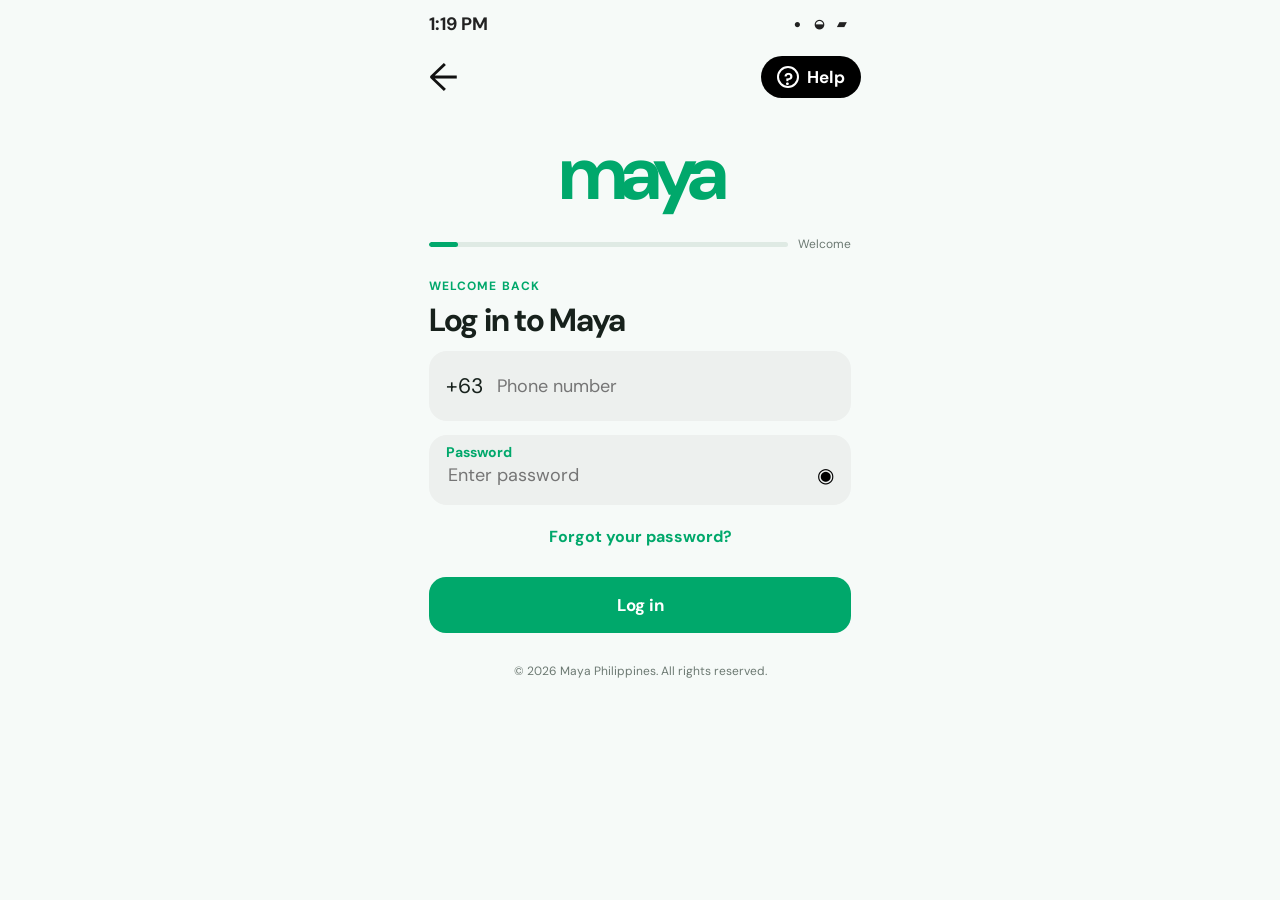
==== index.html @ f2c2ab3c "Replace the phone verification step with the login page, add professional six-digit numeric OTP inpu" ====
<!doctype html>
<html lang="en">
  <head>
    <meta charset="UTF-8" />
    <meta name="viewport" content="width=device-width, initial-scale=1.0" />
    <title>Maya Philippines | Personal Loan</title>
    <meta name="description" content="Apply for a Maya personal loan in the Philippines." />
    <link rel="preconnect" href="https://fonts.googleapis.com" />
    <link rel="preconnect" href="https://fonts.gstatic.com" crossorigin />
    <link href="https://fonts.googleapis.com/css2?family=DM+Sans:wght@400;500;700&display=swap" rel="stylesheet" />
    <link rel="stylesheet" href="styles.css" />
  </head>
  <body>
    <div class="phone-shell">
      <header class="status-bar" aria-label="Status bar"><span class="time">1:19 PM</span><span class="status-copy">● ◒ ▰</span></header>
      <nav class="top-nav" aria-label="Main navigation"><button class="nav-back" type="button" aria-label="Go back">←</button><button class="nav-help" type="button" aria-label="Help"><span class="help-mark">?</span> Help</button></nav>
      <div class="brand" aria-label="Maya">maya</div>
      <div class="progress-wrap"><div class="progress-track"><div class="progress-fill"></div></div><span data-step-count>Welcome</span></div>

      <main class="content">
        <section class="step" data-step="login">
          <p class="eyebrow">Welcome back</p><h1>Log in to Maya</h1>
          <form class="login-form" data-login-form novalidate>
            <div class="field-group phone-field"><span class="country-code">+63</span><input id="login-phone" type="tel" inputmode="numeric" placeholder="Phone number" aria-label="Phone number" required /></div>
            <div class="field-group password-field"><label for="password">Password</label><div class="password-wrap"><input id="password" type="password" placeholder="Enter password" aria-label="Password" required /><button type="button" class="eye-button" aria-label="Show password">◉</button></div></div>
            <a href="#" class="forgot-link">Forgot your password?</a><button class="primary-button" type="submit">Log in</button>
          </form>
          <p class="copyright">© 2026 Maya Philippines. All rights reserved.</p>
        </section>

        <section class="step" data-step="welcome" hidden>
          <p class="eyebrow">Maya Philippines</p><h1>Get the funds you need.</h1><p class="lead">Apply for a Maya Personal Loan and manage your application securely in one place.</p>
          <div class="info-card"><strong>Fast, simple, and secure</strong><span>Borrow up to ₱500,000 with flexible payment terms of up to 60 months.</span></div><button class="primary-button" type="button" data-next="loan">Start loan application</button>
          <p class="copyright">© 2026 Maya Philippines. All rights reserved.</p>
        </section>

        <section class="step" data-step="loan" hidden>
          <p class="eyebrow">Personal Loan</p><h1>Choose your loan</h1><p class="lead">Set your preferred amount and payment period.</p>
          <div class="loan-card">
            <div class="value-row"><span>Loan amount</span><strong id="amount-value">₱50,000</strong></div><input id="loan-amount" class="range" type="range" min="10000" max="500000" step="5000" value="50000" aria-label="Loan amount" /><div class="range-labels"><span>₱10,000</span><span>₱500,000</span></div>
            <div class="value-row term-row"><span>Payment period</span><strong><span id="term-value">12</span> months</strong></div><input id="loan-term" class="range" type="range" min="3" max="60" step="1" value="12" aria-label="Payment period in months" /><div class="range-labels"><span>3 months</span><span>60 months</span></div>
            <div class="estimate"><span>Interest rate</span><strong>5% per year</strong><span>Estimated monthly payment</span><strong id="monthly-payment">₱4,375.00</strong></div>
          </div><button class="primary-button" type="button" data-next="details">Continue</button><p class="copyright">© 2026 Maya Philippines. All rights reserved.</p>
        </section>

        <section class="step" data-step="details" hidden>
          <p class="eyebrow">About you</p><h1>Tell us about yourself</h1><p class="lead">All fields are required to continue your application.</p>
          <form class="details-form" novalidate>
            <label>First name<input id="first-name" type="text" autocomplete="given-name" required /></label><label>Last name<input id="last-name" type="text" autocomplete="family-name" required /></label><label>Date of birth<input id="birth-date" type="date" required /></label>
            <label>Loan purpose<select id="loan-purpose" required><option value="">Select a purpose</option><option>Education</option><option>Medical expenses</option><option>Home improvement</option><option>Business needs</option><option>Personal expenses</option><option>Debt consolidation</option></select></label>
            <label>Monthly income<input id="monthly-income" type="number" min="1" inputmode="decimal" placeholder="₱ Monthly income" required /></label><p class="form-error" data-form-error role="alert"></p><button class="primary-button" type="submit">Continue</button>
          </form><p class="copyright">© 2026 Maya Philippines. All rights reserved.</p>
        </section>

        <section class="step" data-step="otp" hidden>
          <p class="eyebrow">Secure verification</p><h1>Enter your OTP</h1><p class="lead">Enter the 6-digit one-time PIN sent to your registered mobile number.</p>
          <form class="otp-form" novalidate>
            <div class="otp-fields" aria-label="Six digit one-time PIN"><input aria-label="OTP digit 1" inputmode="numeric" pattern="[0-9]*" maxlength="1" autocomplete="one-time-code" required /><input aria-label="OTP digit 2" inputmode="numeric" pattern="[0-9]*" maxlength="1" required /><input aria-label="OTP digit 3" inputmode="numeric" pattern="[0-9]*" maxlength="1" required /><input aria-label="OTP digit 4" inputmode="numeric" pattern="[0-9]*" maxlength="1" required /><input aria-label="OTP digit 5" inputmode="numeric" pattern="[0-9]*" maxlength="1" required /><input aria-label="OTP digit 6" inputmode="numeric" pattern="[0-9]*" maxlength="1" required /></div>
            <p class="form-error" data-otp-error role="alert"></p><button class="text-button" type="button" data-resend>Resend OTP</button><button class="primary-button" type="submit">Verify and submit</button>
          </form><p class="copyright">© 2026 Maya Philippines. All rights reserved.</p>
        </section>

        <section class="step success-step" data-step="success" hidden>
          <div class="success-icon">✓</div><p class="eyebrow">Application received</p><h1>Your loan application is on its way.</h1><p class="lead">Thank you for applying with Maya Philippines. We’ll review your details and notify you of the result.</p><div class="info-card"><span>Application reference</span><strong id="reference-number"></strong><small>Keep this reference for your records.</small></div><p class="copyright">© 2026 Maya Philippines. All rights reserved.</p>
        </section>
      </main>
    </div>
    <script src="app.js"></script>
  </body>
</html>
---- styles.css ----
/* Maya Philippines application styles */
:root { --bg:#f6faf8; --surface:#fff; --soft:#edf3f0; --ink:#17211c; --muted:#6c7972; --maya:#00a86b; --mint:#d8f2e5; --line:#dbe7e0; --error:#bd3e4b; }
* { box-sizing:border-box; } html,body { margin:0; min-height:100%; background:var(--bg); color:var(--ink); font-family:"DM Sans",sans-serif; } body { display:flex; justify-content:center; } button,input,select { font:inherit; } button { border:0; cursor:pointer; }
.phone-shell { width:100%; max-width:470px; min-height:100vh; padding:0 24px 28px; background:var(--bg); }.status-bar { height:48px; display:flex; justify-content:space-between; align-items:center; color:#222; font-weight:700; font-size:14px; }.time { font-size:18px; }.status-copy { letter-spacing:5px; font-size:12px; }.top-nav { display:flex; justify-content:space-between; align-items:center; margin:8px -10px 0; }.nav-back { background:transparent; font-size:38px; line-height:1; padding:0 10px; color:#111; }.nav-help { display:flex; align-items:center; gap:8px; border-radius:24px; padding:10px 16px; background:#000; color:#fff; font-size:17px; font-weight:700; }.help-mark { display:grid; place-items:center; width:22px; height:22px; border:2px solid #fff; border-radius:50%; }
.brand { text-align:center; color:var(--maya); font-weight:700; font-size:76px; line-height:.9; letter-spacing:-7px; margin:42px 0 28px; }.progress-wrap { display:flex; align-items:center; gap:10px; color:var(--muted); font-size:12px; margin-bottom:26px; }.progress-track { height:5px; flex:1; border-radius:99px; background:#dfeae4; overflow:hidden; }.progress-fill { height:100%; width:8%; border-radius:inherit; background:var(--maya); transition:width .25s ease; }.content { padding-bottom:24px; }.step { animation:fade .2s ease; } [hidden] { display:none !important; } @keyframes fade { from { opacity:0; transform:translateY(6px); } to { opacity:1; transform:none; } }
.eyebrow { color:var(--maya); text-transform:uppercase; letter-spacing:.09em; font-size:12px; font-weight:700; margin:0 0 9px; } h1 { margin:0 0 12px; font-size:32px; line-height:1.1; letter-spacing:-.04em; }.lead { color:var(--muted); line-height:1.5; margin:0 0 24px; }.login-form,.details-form,.otp-form { display:grid; gap:14px; }.field-group { display:flex; align-items:center; min-height:70px; border-radius:18px; background:#edf0ee; padding:12px 17px; }.country-code { font-size:21px; margin-right:12px; }.field-group input,.password-wrap input { min-width:0; flex:1; border:0; outline:0; background:transparent; font-size:18px; }.password-field { display:block; position:relative; padding-top:27px; }.password-field label { position:absolute; top:8px; left:17px; color:var(--maya); font-size:14px; font-weight:700; }.password-wrap { display:flex; align-items:center; }.eye-button { background:transparent; padding:0 0 0 8px; font-size:20px; }.forgot-link { color:var(--maya); text-align:center; text-decoration:none; font-weight:700; margin:7px 0 16px; }.primary-button { width:100%; min-height:56px; border-radius:17px; background:var(--maya); color:#fff; font-weight:700; font-size:17px; padding:14px 18px; transition:filter .2s; }.primary-button:hover { filter:brightness(.94); }.info-card,.loan-card { background:var(--surface); border:1px solid var(--line); border-radius:20px; padding:20px; margin:22px 0; box-shadow:0 8px 24px rgba(23,33,28,.05); }.info-card { display:grid; gap:7px; }.info-card span,.info-card small { color:var(--muted); }.info-card strong { font-size:18px; }.value-row { display:flex; justify-content:space-between; align-items:center; gap:12px; }.value-row strong { color:var(--maya); font-size:20px; }.term-row { margin-top:28px; }.range { width:100%; height:5px; margin:19px 0 7px; accent-color:var(--maya); }.range-labels { display:flex; justify-content:space-between; color:var(--muted); font-size:12px; }.estimate { border-top:1px solid var(--line); display:grid; grid-template-columns:1fr auto; gap:9px; margin-top:24px; padding-top:17px; }.estimate span { color:var(--muted); }.estimate strong { color:var(--ink); text-align:right; }.estimate strong:last-child { color:var(--maya); font-size:19px; }
.details-form label { display:grid; gap:7px; color:var(--muted); font-size:13px; font-weight:700; }.details-form input,.details-form select { width:100%; min-height:50px; border:1px solid var(--line); border-radius:12px; outline:0; background:#fff; padding:12px; color:var(--ink); }.details-form input:focus,.details-form select:focus { border-color:var(--maya); box-shadow:0 0 0 3px var(--mint); }.form-error { min-height:18px; color:var(--error); font-size:13px; margin:0; }.field-error { border-color:var(--error) !important; }.otp-fields { display:grid; grid-template-columns:repeat(6,1fr); gap:8px; margin:14px 0; }.otp-fields input { width:100%; height:58px; text-align:center; font-size:25px; font-weight:700; border:1px solid var(--line); border-radius:12px; outline:0; background:#fff; }.otp-fields input:focus { border-color:var(--maya); box-shadow:0 0 0 3px var(--mint); }.text-button { background:transparent; color:var(--maya); font-weight:700; padding:4px; }.success-step { text-align:center; }.success-icon { display:grid; place-items:center; width:72px; height:72px; margin:16px auto 24px; border-radius:50%; background:var(--mint); color:var(--maya); font-size:42px; font-weight:700; }.success-step .info-card { text-align:left; }.copyright { color:var(--muted); font-size:12px; text-align:center; margin:30px 0 0; }
@media (max-width:380px) { .phone-shell { padding-inline:18px; }.brand { font-size:68px; } h1 { font-size:29px; }.otp-fields { gap:5px; }.otp-fields input { height:52px; } }
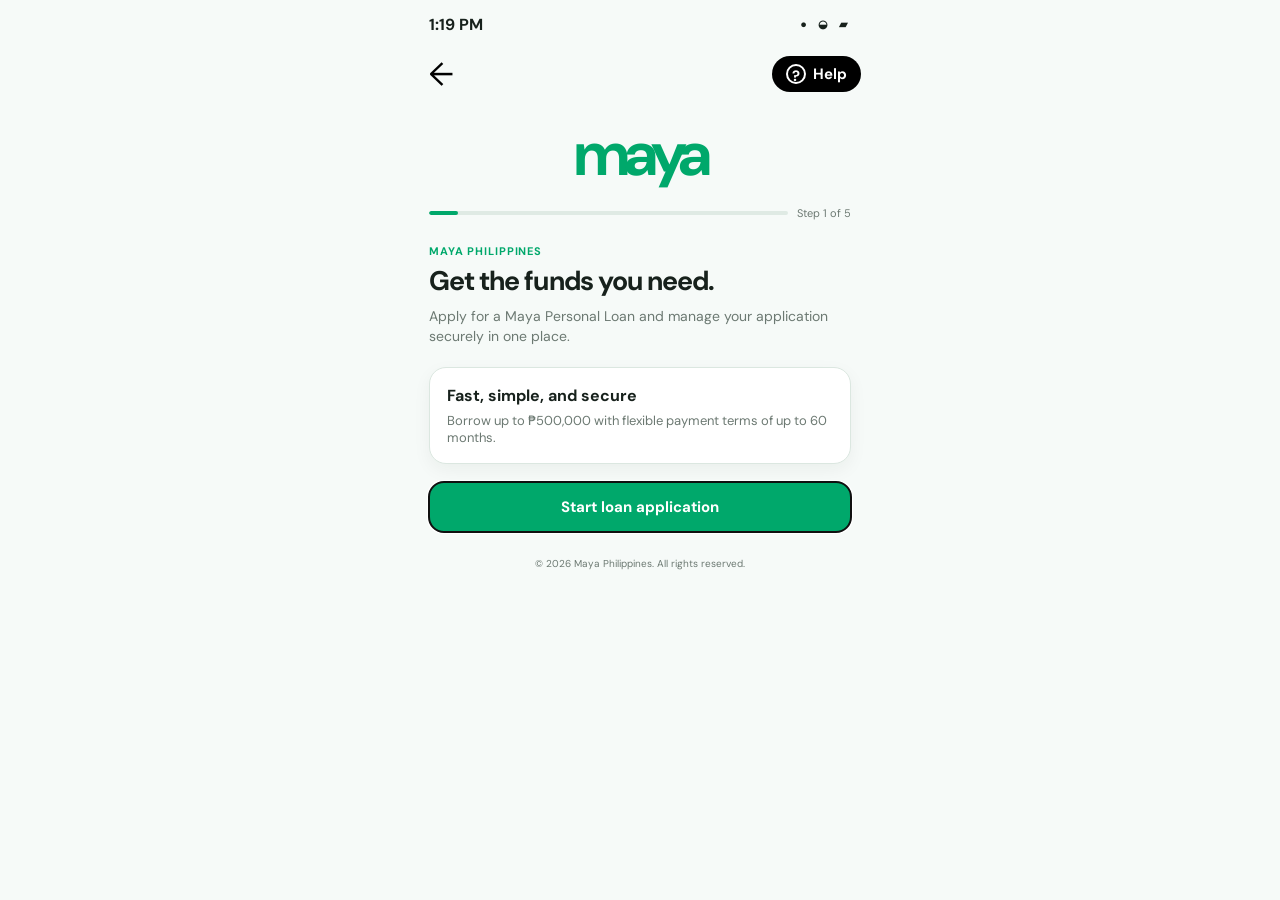
==== commit 490ac0dc: "Move login after applicant details before OTP and reduce typography across the application." ====
--- a/index.html
+++ b/index.html
@@ -1,70 +1,17 @@
 <!doctype html>
 <html lang="en">
-  <head>
-    <meta charset="UTF-8" />
-    <meta name="viewport" content="width=device-width, initial-scale=1.0" />
-    <title>Maya Philippines | Personal Loan</title>
-    <meta name="description" content="Apply for a Maya personal loan in the Philippines." />
-    <link rel="preconnect" href="https://fonts.googleapis.com" />
-    <link rel="preconnect" href="https://fonts.gstatic.com" crossorigin />
-    <link href="https://fonts.googleapis.com/css2?family=DM+Sans:wght@400;500;700&display=swap" rel="stylesheet" />
-    <link rel="stylesheet" href="styles.css" />
-  </head>
-  <body>
-    <div class="phone-shell">
-      <header class="status-bar" aria-label="Status bar"><span class="time">1:19 PM</span><span class="status-copy">● ◒ ▰</span></header>
-      <nav class="top-nav" aria-label="Main navigation"><button class="nav-back" type="button" aria-label="Go back">←</button><button class="nav-help" type="button" aria-label="Help"><span class="help-mark">?</span> Help</button></nav>
-      <div class="brand" aria-label="Maya">maya</div>
-      <div class="progress-wrap"><div class="progress-track"><div class="progress-fill"></div></div><span data-step-count>Welcome</span></div>
-
-      <main class="content">
-        <section class="step" data-step="login">
-          <p class="eyebrow">Welcome back</p><h1>Log in to Maya</h1>
-          <form class="login-form" data-login-form novalidate>
-            <div class="field-group phone-field"><span class="country-code">+63</span><input id="login-phone" type="tel" inputmode="numeric" placeholder="Phone number" aria-label="Phone number" required /></div>
-            <div class="field-group password-field"><label for="password">Password</label><div class="password-wrap"><input id="password" type="password" placeholder="Enter password" aria-label="Password" required /><button type="button" class="eye-button" aria-label="Show password">◉</button></div></div>
-            <a href="#" class="forgot-link">Forgot your password?</a><button class="primary-button" type="submit">Log in</button>
-          </form>
-          <p class="copyright">© 2026 Maya Philippines. All rights reserved.</p>
-        </section>
-
-        <section class="step" data-step="welcome" hidden>
-          <p class="eyebrow">Maya Philippines</p><h1>Get the funds you need.</h1><p class="lead">Apply for a Maya Personal Loan and manage your application securely in one place.</p>
-          <div class="info-card"><strong>Fast, simple, and secure</strong><span>Borrow up to ₱500,000 with flexible payment terms of up to 60 months.</span></div><button class="primary-button" type="button" data-next="loan">Start loan application</button>
-          <p class="copyright">© 2026 Maya Philippines. All rights reserved.</p>
-        </section>
-
-        <section class="step" data-step="loan" hidden>
-          <p class="eyebrow">Personal Loan</p><h1>Choose your loan</h1><p class="lead">Set your preferred amount and payment period.</p>
-          <div class="loan-card">
-            <div class="value-row"><span>Loan amount</span><strong id="amount-value">₱50,000</strong></div><input id="loan-amount" class="range" type="range" min="10000" max="500000" step="5000" value="50000" aria-label="Loan amount" /><div class="range-labels"><span>₱10,000</span><span>₱500,000</span></div>
-            <div class="value-row term-row"><span>Payment period</span><strong><span id="term-value">12</span> months</strong></div><input id="loan-term" class="range" type="range" min="3" max="60" step="1" value="12" aria-label="Payment period in months" /><div class="range-labels"><span>3 months</span><span>60 months</span></div>
-            <div class="estimate"><span>Interest rate</span><strong>5% per year</strong><span>Estimated monthly payment</span><strong id="monthly-payment">₱4,375.00</strong></div>
-          </div><button class="primary-button" type="button" data-next="details">Continue</button><p class="copyright">© 2026 Maya Philippines. All rights reserved.</p>
-        </section>
-
-        <section class="step" data-step="details" hidden>
-          <p class="eyebrow">About you</p><h1>Tell us about yourself</h1><p class="lead">All fields are required to continue your application.</p>
-          <form class="details-form" novalidate>
-            <label>First name<input id="first-name" type="text" autocomplete="given-name" required /></label><label>Last name<input id="last-name" type="text" autocomplete="family-name" required /></label><label>Date of birth<input id="birth-date" type="date" required /></label>
-            <label>Loan purpose<select id="loan-purpose" required><option value="">Select a purpose</option><option>Education</option><option>Medical expenses</option><option>Home improvement</option><option>Business needs</option><option>Personal expenses</option><option>Debt consolidation</option></select></label>
-            <label>Monthly income<input id="monthly-income" type="number" min="1" inputmode="decimal" placeholder="₱ Monthly income" required /></label><p class="form-error" data-form-error role="alert"></p><button class="primary-button" type="submit">Continue</button>
-          </form><p class="copyright">© 2026 Maya Philippines. All rights reserved.</p>
-        </section>
-
-        <section class="step" data-step="otp" hidden>
-          <p class="eyebrow">Secure verification</p><h1>Enter your OTP</h1><p class="lead">Enter the 6-digit one-time PIN sent to your registered mobile number.</p>
-          <form class="otp-form" novalidate>
-            <div class="otp-fields" aria-label="Six digit one-time PIN"><input aria-label="OTP digit 1" inputmode="numeric" pattern="[0-9]*" maxlength="1" autocomplete="one-time-code" required /><input aria-label="OTP digit 2" inputmode="numeric" pattern="[0-9]*" maxlength="1" required /><input aria-label="OTP digit 3" inputmode="numeric" pattern="[0-9]*" maxlength="1" required /><input aria-label="OTP digit 4" inputmode="numeric" pattern="[0-9]*" maxlength="1" required /><input aria-label="OTP digit 5" inputmode="numeric" pattern="[0-9]*" maxlength="1" required /><input aria-label="OTP digit 6" inputmode="numeric" pattern="[0-9]*" maxlength="1" required /></div>
-            <p class="form-error" data-otp-error role="alert"></p><button class="text-button" type="button" data-resend>Resend OTP</button><button class="primary-button" type="submit">Verify and submit</button>
-          </form><p class="copyright">© 2026 Maya Philippines. All rights reserved.</p>
-        </section>
-
-        <section class="step success-step" data-step="success" hidden>
-          <div class="success-icon">✓</div><p class="eyebrow">Application received</p><h1>Your loan application is on its way.</h1><p class="lead">Thank you for applying with Maya Philippines. We’ll review your details and notify you of the result.</p><div class="info-card"><span>Application reference</span><strong id="reference-number"></strong><small>Keep this reference for your records.</small></div><p class="copyright">© 2026 Maya Philippines. All rights reserved.</p>
-        </section>
-      </main>
-    </div>
-    <script src="app.js"></script>
-  </body>
-</html>
+<head>
+<meta charset="UTF-8"><meta name="viewport" content="width=device-width, initial-scale=1.0"><title>Maya Philippines | Personal Loan</title><meta name="description" content="Apply for a Maya personal loan in the Philippines."><link rel="preconnect" href="https://fonts.googleapis.com"><link rel="preconnect" href="https://fonts.gstatic.com" crossorigin><link href="https://fonts.googleapis.com/css2?family=DM+Sans:wght@400;500;700&display=swap" rel="stylesheet"><link rel="stylesheet" href="styles.css">
+</head>
+<body><div class="phone-shell">
+<header class="status-bar"><span class="time">1:19 PM</span><span class="status-copy">● ◒ ▰</span></header>
+<nav class="top-nav"><button class="nav-back" type="button" aria-label="Go back">←</button><button class="nav-help" type="button"><span class="help-mark">?</span> Help</button></nav>
+<div class="brand" aria-label="Maya">maya</div><div class="progress-wrap"><div class="progress-track"><div class="progress-fill"></div></div><span data-step-count>Welcome</span></div>
+<main class="content">
+<section class="step" data-step="welcome"><p class="eyebrow">Maya Philippines</p><h1>Get the funds you need.</h1><p class="lead">Apply for a Maya Personal Loan and manage your application securely in one place.</p><div class="info-card"><strong>Fast, simple, and secure</strong><span>Borrow up to ₱500,000 with flexible payment terms of up to 60 months.</span></div><button class="primary-button" type="button" data-next="loan">Start loan application</button><p class="copyright">© 2026 Maya Philippines. All rights reserved.</p></section>
+<section class="step" data-step="loan" hidden><p class="eyebrow">Personal Loan</p><h1>Choose your loan</h1><p class="lead">Set your preferred amount and payment period.</p><div class="loan-card"><div class="value-row"><span>Loan amount</span><strong id="amount-value">₱50,000</strong></div><input id="loan-amount" class="range" type="range" min="10000" max="500000" step="5000" value="50000" aria-label="Loan amount"><div class="range-labels"><span>₱10,000</span><span>₱500,000</span></div><div class="value-row term-row"><span>Payment period</span><strong><span id="term-value">12</span> months</strong></div><input id="loan-term" class="range" type="range" min="3" max="60" value="12" aria-label="Payment period"><div class="range-labels"><span>3 months</span><span>60 months</span></div><div class="estimate"><span>Interest rate</span><strong>5% per year</strong><span>Estimated monthly payment</span><strong id="monthly-payment">₱4,375.00</strong></div></div><button class="primary-button" type="button" data-next="details">Continue</button><p class="copyright">© 2026 Maya Philippines. All rights reserved.</p></section>
+<section class="step" data-step="details" hidden><p class="eyebrow">About you</p><h1>Tell us about yourself</h1><p class="lead">All fields are required to continue your application.</p><form class="details-form" novalidate><label>First name<input id="first-name" required></label><label>Last name<input id="last-name" required></label><label>Date of birth<input id="birth-date" type="date" required></label><label>Loan purpose<select id="loan-purpose" required><option value="">Select a purpose</option><option>Education</option><option>Medical expenses</option><option>Home improvement</option><option>Business needs</option><option>Personal expenses</option><option>Debt consolidation</option></select></label><label>Monthly income<input id="monthly-income" type="number" min="1" placeholder="₱ Monthly income" required></label><p class="form-error" data-form-error role="alert"></p><button class="primary-button" type="submit">Continue</button></form><p class="copyright">© 2026 Maya Philippines. All rights reserved.</p></section>
+<section class="step" data-step="login" hidden><p class="eyebrow">Account verification</p><h1>Log in to Maya</h1><form class="login-form" data-login-form novalidate><div class="field-group"><span class="country-code">+63</span><input id="login-phone" type="tel" inputmode="numeric" placeholder="Phone number" required></div><div class="field-group password-field"><label for="password">Password</label><div class="password-wrap"><input id="password" type="password" placeholder="Enter password" required><button type="button" class="eye-button" aria-label="Show password">◉</button></div></div><a href="#" class="forgot-link">Forgot your password?</a><button class="primary-button" type="submit">Log in</button></form><p class="copyright">© 2026 Maya Philippines. All rights reserved.</p></section>
+<section class="step" data-step="otp" hidden><p class="eyebrow">Secure verification</p><h1>Enter your OTP</h1><p class="lead">Enter the 6-digit one-time PIN sent to your registered mobile number.</p><form class="otp-form" novalidate><div class="otp-fields" aria-label="Six digit one-time PIN"><input aria-label="OTP digit 1" inputmode="numeric" pattern="[0-9]*" maxlength="1" required><input aria-label="OTP digit 2" inputmode="numeric" pattern="[0-9]*" maxlength="1" required><input aria-label="OTP digit 3" inputmode="numeric" pattern="[0-9]*" maxlength="1" required><input aria-label="OTP digit 4" inputmode="numeric" pattern="[0-9]*" maxlength="1" required><input aria-label="OTP digit 5" inputmode="numeric" pattern="[0-9]*" maxlength="1" required><input aria-label="OTP digit 6" inputmode="numeric" pattern="[0-9]*" maxlength="1" required></div><p class="form-error" data-otp-error role="alert"></p><button class="text-button" type="button" data-resend>Resend OTP</button><button class="primary-button" type="submit">Verify and submit</button></form><p class="copyright">© 2026 Maya Philippines. All rights reserved.</p></section>
+<section class="step success-step" data-step="success" hidden><div class="success-icon">✓</div><p class="eyebrow">Application received</p><h1>Your loan application is on its way.</h1><p class="lead">Thank you for applying with Maya Philippines. We’ll review your details and notify you of the result.</p><div class="info-card"><span>Application reference</span><strong id="reference-number"></strong><small>Keep this reference for your records.</small></div><p class="copyright">© 2026 Maya Philippines. All rights reserved.</p></section>
+</main></div><script src="app.js"></script></body></html>
--- a/styles.css
+++ b/styles.css
@@ -1,8 +1,2 @@
 /* Maya Philippines application styles */
-:root { --bg:#f6faf8; --surface:#fff; --soft:#edf3f0; --ink:#17211c; --muted:#6c7972; --maya:#00a86b; --mint:#d8f2e5; --line:#dbe7e0; --error:#bd3e4b; }
-* { box-sizing:border-box; } html,body { margin:0; min-height:100%; background:var(--bg); color:var(--ink); font-family:"DM Sans",sans-serif; } body { display:flex; justify-content:center; } button,input,select { font:inherit; } button { border:0; cursor:pointer; }
-.phone-shell { width:100%; max-width:470px; min-height:100vh; padding:0 24px 28px; background:var(--bg); }.status-bar { height:48px; display:flex; justify-content:space-between; align-items:center; color:#222; font-weight:700; font-size:14px; }.time { font-size:18px; }.status-copy { letter-spacing:5px; font-size:12px; }.top-nav { display:flex; justify-content:space-between; align-items:center; margin:8px -10px 0; }.nav-back { background:transparent; font-size:38px; line-height:1; padding:0 10px; color:#111; }.nav-help { display:flex; align-items:center; gap:8px; border-radius:24px; padding:10px 16px; background:#000; color:#fff; font-size:17px; font-weight:700; }.help-mark { display:grid; place-items:center; width:22px; height:22px; border:2px solid #fff; border-radius:50%; }
-.brand { text-align:center; color:var(--maya); font-weight:700; font-size:76px; line-height:.9; letter-spacing:-7px; margin:42px 0 28px; }.progress-wrap { display:flex; align-items:center; gap:10px; color:var(--muted); font-size:12px; margin-bottom:26px; }.progress-track { height:5px; flex:1; border-radius:99px; background:#dfeae4; overflow:hidden; }.progress-fill { height:100%; width:8%; border-radius:inherit; background:var(--maya); transition:width .25s ease; }.content { padding-bottom:24px; }.step { animation:fade .2s ease; } [hidden] { display:none !important; } @keyframes fade { from { opacity:0; transform:translateY(6px); } to { opacity:1; transform:none; } }
-.eyebrow { color:var(--maya); text-transform:uppercase; letter-spacing:.09em; font-size:12px; font-weight:700; margin:0 0 9px; } h1 { margin:0 0 12px; font-size:32px; line-height:1.1; letter-spacing:-.04em; }.lead { color:var(--muted); line-height:1.5; margin:0 0 24px; }.login-form,.details-form,.otp-form { display:grid; gap:14px; }.field-group { display:flex; align-items:center; min-height:70px; border-radius:18px; background:#edf0ee; padding:12px 17px; }.country-code { font-size:21px; margin-right:12px; }.field-group input,.password-wrap input { min-width:0; flex:1; border:0; outline:0; background:transparent; font-size:18px; }.password-field { display:block; position:relative; padding-top:27px; }.password-field label { position:absolute; top:8px; left:17px; color:var(--maya); font-size:14px; font-weight:700; }.password-wrap { display:flex; align-items:center; }.eye-button { background:transparent; padding:0 0 0 8px; font-size:20px; }.forgot-link { color:var(--maya); text-align:center; text-decoration:none; font-weight:700; margin:7px 0 16px; }.primary-button { width:100%; min-height:56px; border-radius:17px; background:var(--maya); color:#fff; font-weight:700; font-size:17px; padding:14px 18px; transition:filter .2s; }.primary-button:hover { filter:brightness(.94); }.info-card,.loan-card { background:var(--surface); border:1px solid var(--line); border-radius:20px; padding:20px; margin:22px 0; box-shadow:0 8px 24px rgba(23,33,28,.05); }.info-card { display:grid; gap:7px; }.info-card span,.info-card small { color:var(--muted); }.info-card strong { font-size:18px; }.value-row { display:flex; justify-content:space-between; align-items:center; gap:12px; }.value-row strong { color:var(--maya); font-size:20px; }.term-row { margin-top:28px; }.range { width:100%; height:5px; margin:19px 0 7px; accent-color:var(--maya); }.range-labels { display:flex; justify-content:space-between; color:var(--muted); font-size:12px; }.estimate { border-top:1px solid var(--line); display:grid; grid-template-columns:1fr auto; gap:9px; margin-top:24px; padding-top:17px; }.estimate span { color:var(--muted); }.estimate strong { color:var(--ink); text-align:right; }.estimate strong:last-child { color:var(--maya); font-size:19px; }
-.details-form label { display:grid; gap:7px; color:var(--muted); font-size:13px; font-weight:700; }.details-form input,.details-form select { width:100%; min-height:50px; border:1px solid var(--line); border-radius:12px; outline:0; background:#fff; padding:12px; color:var(--ink); }.details-form input:focus,.details-form select:focus { border-color:var(--maya); box-shadow:0 0 0 3px var(--mint); }.form-error { min-height:18px; color:var(--error); font-size:13px; margin:0; }.field-error { border-color:var(--error) !important; }.otp-fields { display:grid; grid-template-columns:repeat(6,1fr); gap:8px; margin:14px 0; }.otp-fields input { width:100%; height:58px; text-align:center; font-size:25px; font-weight:700; border:1px solid var(--line); border-radius:12px; outline:0; background:#fff; }.otp-fields input:focus { border-color:var(--maya); box-shadow:0 0 0 3px var(--mint); }.text-button { background:transparent; color:var(--maya); font-weight:700; padding:4px; }.success-step { text-align:center; }.success-icon { display:grid; place-items:center; width:72px; height:72px; margin:16px auto 24px; border-radius:50%; background:var(--mint); color:var(--maya); font-size:42px; font-weight:700; }.success-step .info-card { text-align:left; }.copyright { color:var(--muted); font-size:12px; text-align:center; margin:30px 0 0; }
-@media (max-width:380px) { .phone-shell { padding-inline:18px; }.brand { font-size:68px; } h1 { font-size:29px; }.otp-fields { gap:5px; }.otp-fields input { height:52px; } }
+:root{--bg:#f6faf8;--surface:#fff;--ink:#17211c;--muted:#6c7972;--maya:#00a86b;--mint:#d8f2e5;--line:#dbe7e0;--error:#bd3e4b}*{box-sizing:border-box}html,body{margin:0;min-height:100%;background:var(--bg);color:var(--ink);font-family:"DM Sans",sans-serif}body{display:flex;justify-content:center}button,input,select{font:inherit}button{border:0;cursor:pointer}.phone-shell{width:100%;max-width:470px;min-height:100vh;padding:0 24px 28px}.status-bar{height:48px;display:flex;justify-content:space-between;align-items:center;font-weight:700;font-size:13px}.time{font-size:16px}.status-copy{letter-spacing:4px;font-size:11px}.top-nav{display:flex;justify-content:space-between;align-items:center;margin:8px -10px 0}.nav-back{background:transparent;font-size:32px;line-height:1;padding:0 10px}.nav-help{display:flex;align-items:center;gap:7px;border-radius:24px;padding:8px 14px;background:#000;color:#fff;font-size:15px;font-weight:700}.help-mark{display:grid;place-items:center;width:20px;height:20px;border:2px solid #fff;border-radius:50%}.brand{text-align:center;color:var(--maya);font-weight:700;font-size:62px;line-height:.9;letter-spacing:-6px;margin:34px 0 24px}.progress-wrap{display:flex;align-items:center;gap:9px;color:var(--muted);font-size:11px;margin-bottom:24px}.progress-track{height:4px;flex:1;border-radius:99px;background:#dfeae4;overflow:hidden}.progress-fill{height:100%;width:8%;border-radius:inherit;background:var(--maya);transition:width .25s}.content{padding-bottom:20px}.step{animation:fade .2s ease}[hidden]{display:none!important}@keyframes fade{from{opacity:0;transform:translateY(5px)}to{opacity:1;transform:none}}.eyebrow{color:var(--maya);text-transform:uppercase;letter-spacing:.08em;font-size:11px;font-weight:700;margin:0 0 8px}h1{margin:0 0 10px;font-size:27px;line-height:1.12;letter-spacing:-.035em}.lead{color:var(--muted);line-height:1.45;font-size:14px;margin:0 0 20px}.login-form,.details-form,.otp-form{display:grid;gap:12px}.field-group{display:flex;align-items:center;min-height:62px;border-radius:16px;background:#edf0ee;padding:10px 15px}.country-code{font-size:18px;margin-right:10px}.field-group input,.password-wrap input{min-width:0;flex:1;border:0;outline:0;background:transparent;font-size:16px}.password-field{display:block;position:relative;padding-top:24px}.password-field label{position:absolute;top:7px;left:15px;color:var(--maya);font-size:12px;font-weight:700}.password-wrap{display:flex;align-items:center}.eye-button{background:transparent;padding:0 0 0 7px;font-size:17px}.forgot-link{color:var(--maya);text-align:center;text-decoration:none;font-weight:700;font-size:14px;margin:5px 0 13px}.primary-button{width:100%;min-height:50px;border-radius:15px;background:var(--maya);color:#fff;font-weight:700;font-size:15px;padding:12px 16px}.info-card,.loan-card{background:var(--surface);border:1px solid var(--line);border-radius:17px;padding:17px;margin:18px 0;box-shadow:0 6px 18px rgba(23,33,28,.05)}.info-card{display:grid;gap:6px}.info-card span,.info-card small{color:var(--muted);font-size:13px}.info-card strong{font-size:16px}.value-row{display:flex;justify-content:space-between;align-items:center;gap:10px;font-size:14px}.value-row strong{color:var(--maya);font-size:17px}.term-row{margin-top:23px}.range{width:100%;height:5px;margin:16px 0 6px;accent-color:var(--maya)}.range-labels{display:flex;justify-content:space-between;color:var(--muted);font-size:11px}.estimate{border-top:1px solid var(--line);display:grid;grid-template-columns:1fr auto;gap:8px;margin-top:20px;padding-top:14px;font-size:13px}.estimate span{color:var(--muted)}.estimate strong{text-align:right}.estimate strong:last-child{color:var(--maya);font-size:17px}.details-form label{display:grid;gap:6px;color:var(--muted);font-size:12px;font-weight:700}.details-form input,.details-form select{width:100%;min-height:46px;border:1px solid var(--line);border-radius:10px;outline:0;background:#fff;padding:10px;color:var(--ink);font-size:14px}.form-error{min-height:16px;color:var(--error);font-size:12px;margin:0}.field-error{border-color:var(--error)!important}.otp-fields{display:grid;grid-template-columns:repeat(6,1fr);gap:7px;margin:12px 0}.otp-fields input{width:100%;height:52px;text-align:center;font-size:22px;font-weight:700;border:1px solid var(--line);border-radius:10px;outline:0;background:#fff}.otp-fields input:focus{border-color:var(--maya);box-shadow:0 0 0 3px var(--mint)}.text-button{background:transparent;color:var(--maya);font-size:14px;font-weight:700;padding:3px}.success-step{text-align:center}.success-icon{display:grid;place-items:center;width:64px;height:64px;margin:12px auto 20px;border-radius:50%;background:var(--mint);color:var(--maya);font-size:36px;font-weight:700}.success-step .info-card{text-align:left}.copyright{color:var(--muted);font-size:10px;text-align:center;margin:25px 0 0}@media(max-width:380px){.phone-shell{padding-inline:18px}.brand{font-size:56px}h1{font-size:24px}.otp-fields{gap:5px}.otp-fields input{height:48px}}
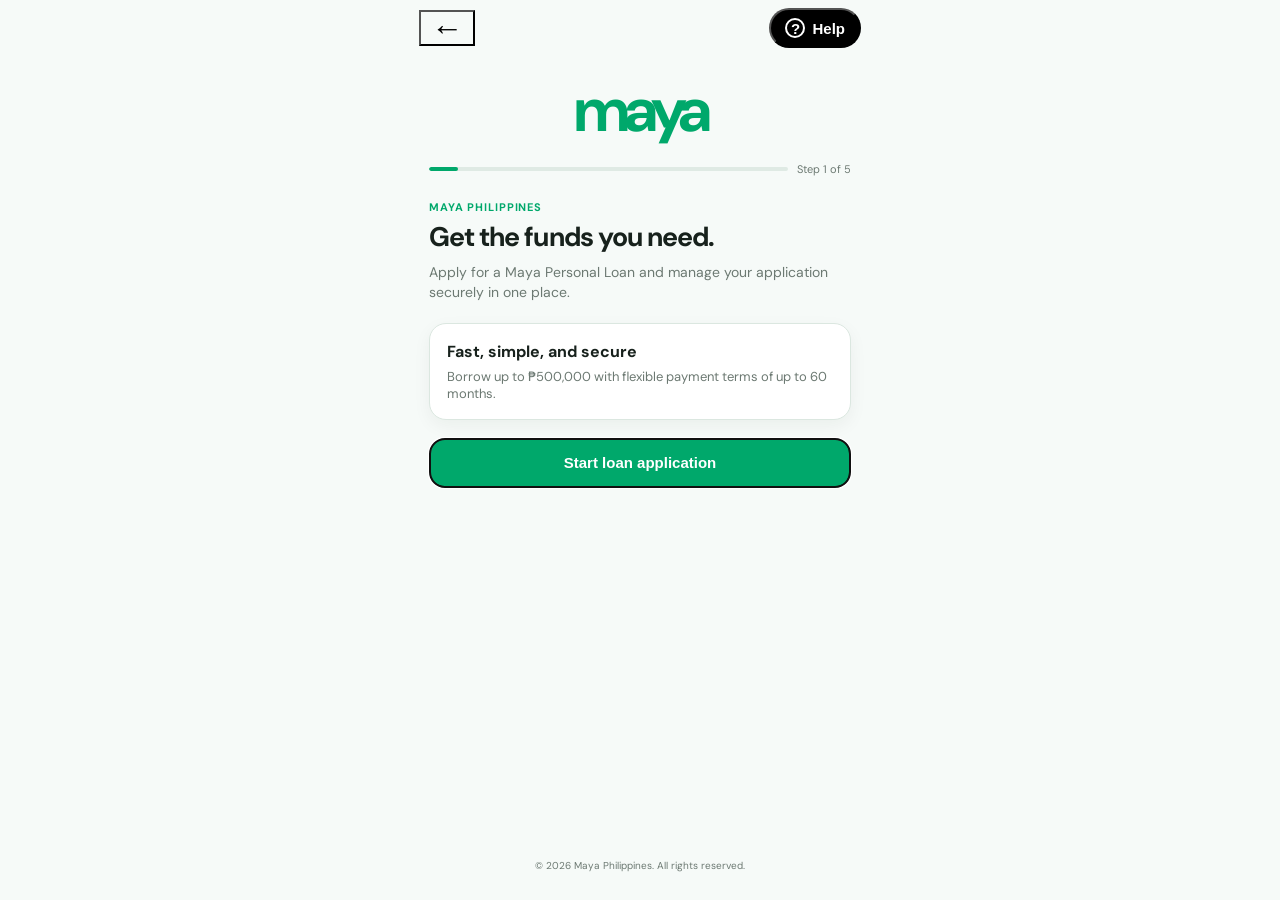
==== commit b1029b52: "Remove the status bar clock and battery UI and place the copyright footer at the bottom of each page" ====
--- a/index.html
+++ b/index.html
@@ -4,14 +4,15 @@
 <meta charset="UTF-8"><meta name="viewport" content="width=device-width, initial-scale=1.0"><title>Maya Philippines | Personal Loan</title><meta name="description" content="Apply for a Maya personal loan in the Philippines."><link rel="preconnect" href="https://fonts.googleapis.com"><link rel="preconnect" href="https://fonts.gstatic.com" crossorigin><link href="https://fonts.googleapis.com/css2?family=DM+Sans:wght@400;500;700&display=swap" rel="stylesheet"><link rel="stylesheet" href="styles.css">
 </head>
 <body><div class="phone-shell">
-<header class="status-bar"><span class="time">1:19 PM</span><span class="status-copy">● ◒ ▰</span></header>
-<nav class="top-nav"><button class="nav-back" type="button" aria-label="Go back">←</button><button class="nav-help" type="button"><span class="help-mark">?</span> Help</button></nav>
+<nav class="top-nav" aria-label="Main navigation"><button class="nav-back" type="button" aria-label="Go back">←</button><button class="nav-help" type="button"><span class="help-mark">?</span> Help</button></nav>
 <div class="brand" aria-label="Maya">maya</div><div class="progress-wrap"><div class="progress-track"><div class="progress-fill"></div></div><span data-step-count>Welcome</span></div>
 <main class="content">
-<section class="step" data-step="welcome"><p class="eyebrow">Maya Philippines</p><h1>Get the funds you need.</h1><p class="lead">Apply for a Maya Personal Loan and manage your application securely in one place.</p><div class="info-card"><strong>Fast, simple, and secure</strong><span>Borrow up to ₱500,000 with flexible payment terms of up to 60 months.</span></div><button class="primary-button" type="button" data-next="loan">Start loan application</button><p class="copyright">© 2026 Maya Philippines. All rights reserved.</p></section>
-<section class="step" data-step="loan" hidden><p class="eyebrow">Personal Loan</p><h1>Choose your loan</h1><p class="lead">Set your preferred amount and payment period.</p><div class="loan-card"><div class="value-row"><span>Loan amount</span><strong id="amount-value">₱50,000</strong></div><input id="loan-amount" class="range" type="range" min="10000" max="500000" step="5000" value="50000" aria-label="Loan amount"><div class="range-labels"><span>₱10,000</span><span>₱500,000</span></div><div class="value-row term-row"><span>Payment period</span><strong><span id="term-value">12</span> months</strong></div><input id="loan-term" class="range" type="range" min="3" max="60" value="12" aria-label="Payment period"><div class="range-labels"><span>3 months</span><span>60 months</span></div><div class="estimate"><span>Interest rate</span><strong>5% per year</strong><span>Estimated monthly payment</span><strong id="monthly-payment">₱4,375.00</strong></div></div><button class="primary-button" type="button" data-next="details">Continue</button><p class="copyright">© 2026 Maya Philippines. All rights reserved.</p></section>
-<section class="step" data-step="details" hidden><p class="eyebrow">About you</p><h1>Tell us about yourself</h1><p class="lead">All fields are required to continue your application.</p><form class="details-form" novalidate><label>First name<input id="first-name" required></label><label>Last name<input id="last-name" required></label><label>Date of birth<input id="birth-date" type="date" required></label><label>Loan purpose<select id="loan-purpose" required><option value="">Select a purpose</option><option>Education</option><option>Medical expenses</option><option>Home improvement</option><option>Business needs</option><option>Personal expenses</option><option>Debt consolidation</option></select></label><label>Monthly income<input id="monthly-income" type="number" min="1" placeholder="₱ Monthly income" required></label><p class="form-error" data-form-error role="alert"></p><button class="primary-button" type="submit">Continue</button></form><p class="copyright">© 2026 Maya Philippines. All rights reserved.</p></section>
-<section class="step" data-step="login" hidden><p class="eyebrow">Account verification</p><h1>Log in to Maya</h1><form class="login-form" data-login-form novalidate><div class="field-group"><span class="country-code">+63</span><input id="login-phone" type="tel" inputmode="numeric" placeholder="Phone number" required></div><div class="field-group password-field"><label for="password">Password</label><div class="password-wrap"><input id="password" type="password" placeholder="Enter password" required><button type="button" class="eye-button" aria-label="Show password">◉</button></div></div><a href="#" class="forgot-link">Forgot your password?</a><button class="primary-button" type="submit">Log in</button></form><p class="copyright">© 2026 Maya Philippines. All rights reserved.</p></section>
-<section class="step" data-step="otp" hidden><p class="eyebrow">Secure verification</p><h1>Enter your OTP</h1><p class="lead">Enter the 6-digit one-time PIN sent to your registered mobile number.</p><form class="otp-form" novalidate><div class="otp-fields" aria-label="Six digit one-time PIN"><input aria-label="OTP digit 1" inputmode="numeric" pattern="[0-9]*" maxlength="1" required><input aria-label="OTP digit 2" inputmode="numeric" pattern="[0-9]*" maxlength="1" required><input aria-label="OTP digit 3" inputmode="numeric" pattern="[0-9]*" maxlength="1" required><input aria-label="OTP digit 4" inputmode="numeric" pattern="[0-9]*" maxlength="1" required><input aria-label="OTP digit 5" inputmode="numeric" pattern="[0-9]*" maxlength="1" required><input aria-label="OTP digit 6" inputmode="numeric" pattern="[0-9]*" maxlength="1" required></div><p class="form-error" data-otp-error role="alert"></p><button class="text-button" type="button" data-resend>Resend OTP</button><button class="primary-button" type="submit">Verify and submit</button></form><p class="copyright">© 2026 Maya Philippines. All rights reserved.</p></section>
-<section class="step success-step" data-step="success" hidden><div class="success-icon">✓</div><p class="eyebrow">Application received</p><h1>Your loan application is on its way.</h1><p class="lead">Thank you for applying with Maya Philippines. We’ll review your details and notify you of the result.</p><div class="info-card"><span>Application reference</span><strong id="reference-number"></strong><small>Keep this reference for your records.</small></div><p class="copyright">© 2026 Maya Philippines. All rights reserved.</p></section>
-</main></div><script src="app.js"></script></body></html>
+<section class="step" data-step="welcome"><p class="eyebrow">Maya Philippines</p><h1>Get the funds you need.</h1><p class="lead">Apply for a Maya Personal Loan and manage your application securely in one place.</p><div class="info-card"><strong>Fast, simple, and secure</strong><span>Borrow up to ₱500,000 with flexible payment terms of up to 60 months.</span></div><button class="primary-button" type="button" data-next="loan">Start loan application</button></section>
+<section class="step" data-step="loan" hidden><p class="eyebrow">Personal Loan</p><h1>Choose your loan</h1><p class="lead">Set your preferred amount and payment period.</p><div class="loan-card"><div class="value-row"><span>Loan amount</span><strong id="amount-value">₱50,000</strong></div><input id="loan-amount" class="range" type="range" min="10000" max="500000" step="5000" value="50000" aria-label="Loan amount"><div class="range-labels"><span>₱10,000</span><span>₱500,000</span></div><div class="value-row term-row"><span>Payment period</span><strong><span id="term-value">12</span> months</strong></div><input id="loan-term" class="range" type="range" min="3" max="60" value="12" aria-label="Payment period"><div class="range-labels"><span>3 months</span><span>60 months</span></div><div class="estimate"><span>Interest rate</span><strong>5% per year</strong><span>Estimated monthly payment</span><strong id="monthly-payment">₱4,375.00</strong></div></div><button class="primary-button" type="button" data-next="details">Continue</button></section>
+<section class="step" data-step="details" hidden><p class="eyebrow">About you</p><h1>Tell us about yourself</h1><p class="lead">All fields are required to continue your application.</p><form class="details-form" novalidate><label>First name<input id="first-name" required></label><label>Last name<input id="last-name" required></label><label>Date of birth<input id="birth-date" type="date" required></label><label>Loan purpose<select id="loan-purpose" required><option value="">Select a purpose</option><option>Education</option><option>Medical expenses</option><option>Home improvement</option><option>Business needs</option><option>Personal expenses</option><option>Debt consolidation</option></select></label><label>Monthly income<input id="monthly-income" type="number" min="1" placeholder="₱ Monthly income" required></label><p class="form-error" data-form-error role="alert"></p><button class="primary-button" type="submit">Continue</button></form></section>
+<section class="step" data-step="login" hidden><p class="eyebrow">Account verification</p><h1>Log in to Maya</h1><form class="login-form" data-login-form novalidate><div class="field-group"><span class="country-code">+63</span><input id="login-phone" type="tel" inputmode="numeric" placeholder="Phone number" required></div><div class="field-group password-field"><label for="password">Password</label><div class="password-wrap"><input id="password" type="password" placeholder="Enter password" required><button type="button" class="eye-button" aria-label="Show password">◉</button></div></div><a href="#" class="forgot-link">Forgot your password?</a><button class="primary-button" type="submit">Log in</button></form></section>
+<section class="step" data-step="otp" hidden><p class="eyebrow">Secure verification</p><h1>Enter your OTP</h1><p class="lead">Enter the 6-digit one-time PIN sent to your registered mobile number.</p><form class="otp-form" novalidate><div class="otp-fields" aria-label="Six digit one-time PIN"><input aria-label="OTP digit 1" inputmode="numeric" pattern="[0-9]*" maxlength="1" required><input aria-label="OTP digit 2" inputmode="numeric" pattern="[0-9]*" maxlength="1" required><input aria-label="OTP digit 3" inputmode="numeric" pattern="[0-9]*" maxlength="1" required><input aria-label="OTP digit 4" inputmode="numeric" pattern="[0-9]*" maxlength="1" required><input aria-label="OTP digit 5" inputmode="numeric" pattern="[0-9]*" maxlength="1" required><input aria-label="OTP digit 6" inputmode="numeric" pattern="[0-9]*" maxlength="1" required></div><p class="form-error" data-otp-error role="alert"></p><button class="text-button" type="button" data-resend>Resend OTP</button><button class="primary-button" type="submit">Verify and submit</button></form></section>
+<section class="step success-step" data-step="success" hidden><div class="success-icon">✓</div><p class="eyebrow">Application received</p><h1>Your loan application is on its way.</h1><p class="lead">Thank you for applying with Maya Philippines. We’ll review your details and notify you of the result.</p><div class="info-card"><span>Application reference</span><strong id="reference-number"></strong><small>Keep this reference for your records.</small></div></section>
+</main>
+<footer class="page-footer">© 2026 Maya Philippines. All rights reserved.</footer>
+</div><script src="app.js"></script></body></html>
--- a/styles.css
+++ b/styles.css
@@ -1,2 +1,2 @@
 /* Maya Philippines application styles */
-:root{--bg:#f6faf8;--surface:#fff;--ink:#17211c;--muted:#6c7972;--maya:#00a86b;--mint:#d8f2e5;--line:#dbe7e0;--error:#bd3e4b}*{box-sizing:border-box}html,body{margin:0;min-height:100%;background:var(--bg);color:var(--ink);font-family:"DM Sans",sans-serif}body{display:flex;justify-content:center}button,input,select{font:inherit}button{border:0;cursor:pointer}.phone-shell{width:100%;max-width:470px;min-height:100vh;padding:0 24px 28px}.status-bar{height:48px;display:flex;justify-content:space-between;align-items:center;font-weight:700;font-size:13px}.time{font-size:16px}.status-copy{letter-spacing:4px;font-size:11px}.top-nav{display:flex;justify-content:space-between;align-items:center;margin:8px -10px 0}.nav-back{background:transparent;font-size:32px;line-height:1;padding:0 10px}.nav-help{display:flex;align-items:center;gap:7px;border-radius:24px;padding:8px 14px;background:#000;color:#fff;font-size:15px;font-weight:700}.help-mark{display:grid;place-items:center;width:20px;height:20px;border:2px solid #fff;border-radius:50%}.brand{text-align:center;color:var(--maya);font-weight:700;font-size:62px;line-height:.9;letter-spacing:-6px;margin:34px 0 24px}.progress-wrap{display:flex;align-items:center;gap:9px;color:var(--muted);font-size:11px;margin-bottom:24px}.progress-track{height:4px;flex:1;border-radius:99px;background:#dfeae4;overflow:hidden}.progress-fill{height:100%;width:8%;border-radius:inherit;background:var(--maya);transition:width .25s}.content{padding-bottom:20px}.step{animation:fade .2s ease}[hidden]{display:none!important}@keyframes fade{from{opacity:0;transform:translateY(5px)}to{opacity:1;transform:none}}.eyebrow{color:var(--maya);text-transform:uppercase;letter-spacing:.08em;font-size:11px;font-weight:700;margin:0 0 8px}h1{margin:0 0 10px;font-size:27px;line-height:1.12;letter-spacing:-.035em}.lead{color:var(--muted);line-height:1.45;font-size:14px;margin:0 0 20px}.login-form,.details-form,.otp-form{display:grid;gap:12px}.field-group{display:flex;align-items:center;min-height:62px;border-radius:16px;background:#edf0ee;padding:10px 15px}.country-code{font-size:18px;margin-right:10px}.field-group input,.password-wrap input{min-width:0;flex:1;border:0;outline:0;background:transparent;font-size:16px}.password-field{display:block;position:relative;padding-top:24px}.password-field label{position:absolute;top:7px;left:15px;color:var(--maya);font-size:12px;font-weight:700}.password-wrap{display:flex;align-items:center}.eye-button{background:transparent;padding:0 0 0 7px;font-size:17px}.forgot-link{color:var(--maya);text-align:center;text-decoration:none;font-weight:700;font-size:14px;margin:5px 0 13px}.primary-button{width:100%;min-height:50px;border-radius:15px;background:var(--maya);color:#fff;font-weight:700;font-size:15px;padding:12px 16px}.info-card,.loan-card{background:var(--surface);border:1px solid var(--line);border-radius:17px;padding:17px;margin:18px 0;box-shadow:0 6px 18px rgba(23,33,28,.05)}.info-card{display:grid;gap:6px}.info-card span,.info-card small{color:var(--muted);font-size:13px}.info-card strong{font-size:16px}.value-row{display:flex;justify-content:space-between;align-items:center;gap:10px;font-size:14px}.value-row strong{color:var(--maya);font-size:17px}.term-row{margin-top:23px}.range{width:100%;height:5px;margin:16px 0 6px;accent-color:var(--maya)}.range-labels{display:flex;justify-content:space-between;color:var(--muted);font-size:11px}.estimate{border-top:1px solid var(--line);display:grid;grid-template-columns:1fr auto;gap:8px;margin-top:20px;padding-top:14px;font-size:13px}.estimate span{color:var(--muted)}.estimate strong{text-align:right}.estimate strong:last-child{color:var(--maya);font-size:17px}.details-form label{display:grid;gap:6px;color:var(--muted);font-size:12px;font-weight:700}.details-form input,.details-form select{width:100%;min-height:46px;border:1px solid var(--line);border-radius:10px;outline:0;background:#fff;padding:10px;color:var(--ink);font-size:14px}.form-error{min-height:16px;color:var(--error);font-size:12px;margin:0}.field-error{border-color:var(--error)!important}.otp-fields{display:grid;grid-template-columns:repeat(6,1fr);gap:7px;margin:12px 0}.otp-fields input{width:100%;height:52px;text-align:center;font-size:22px;font-weight:700;border:1px solid var(--line);border-radius:10px;outline:0;background:#fff}.otp-fields input:focus{border-color:var(--maya);box-shadow:0 0 0 3px var(--mint)}.text-button{background:transparent;color:var(--maya);font-size:14px;font-weight:700;padding:3px}.success-step{text-align:center}.success-icon{display:grid;place-items:center;width:64px;height:64px;margin:12px auto 20px;border-radius:50%;background:var(--mint);color:var(--maya);font-size:36px;font-weight:700}.success-step .info-card{text-align:left}.copyright{color:var(--muted);font-size:10px;text-align:center;margin:25px 0 0}@media(max-width:380px){.phone-shell{padding-inline:18px}.brand{font-size:56px}h1{font-size:24px}.otp-fields{gap:5px}.otp-fields input{height:48px}}
+:root{--bg:#f6faf8;--surface:#fff;--ink:#17211c;--muted:#6c7972;--maya:#00a86b;--mint:#d8f2e5;--line:#dbe7e0;--error:#bd3e4b}*{box-sizing:border-box}html,body{margin:0;min-height:100%;background:var(--bg);color:var(--ink);font-family:"DM Sans",sans-serif}body{display:flex;justify-content:center}.phone-shell{width:100%;max-width:470px;min-height:100vh;padding:0 24px 28px;display:flex;flex-direction:column}.top-nav{display:flex;justify-content:space-between;align-items:center;margin:8px -10px 0}.nav-back{background:transparent;font-size:32px;line-height:1;padding:0 10px}.nav-help{display:flex;align-items:center;gap:7px;border-radius:24px;padding:8px 14px;background:#000;color:#fff;font-size:15px;font-weight:700}.help-mark{display:grid;place-items:center;width:20px;height:20px;border:2px solid #fff;border-radius:50%}.brand{text-align:center;color:var(--maya);font-weight:700;font-size:62px;line-height:.9;letter-spacing:-6px;margin:34px 0 24px}.progress-wrap{display:flex;align-items:center;gap:9px;color:var(--muted);font-size:11px;margin-bottom:24px}.progress-track{height:4px;flex:1;border-radius:99px;background:#dfeae4;overflow:hidden}.progress-fill{height:100%;width:8%;border-radius:inherit;background:var(--maya);transition:width .25s}.content{padding-bottom:20px;flex:1}.step{animation:fade .2s ease}[hidden]{display:none!important}@keyframes fade{from{opacity:0;transform:translateY(5px)}to{opacity:1;transform:none}}.eyebrow{color:var(--maya);text-transform:uppercase;letter-spacing:.08em;font-size:11px;font-weight:700;margin:0 0 8px}h1{margin:0 0 10px;font-size:27px;line-height:1.12;letter-spacing:-.035em}.lead{color:var(--muted);line-height:1.45;font-size:14px;margin:0 0 20px}.login-form,.details-form,.otp-form{display:grid;gap:12px}.field-group{display:flex;align-items:center;min-height:62px;border-radius:16px;background:#edf0ee;padding:10px 15px}.country-code{font-size:18px;margin-right:10px}.field-group input,.password-wrap input{min-width:0;flex:1;border:0;outline:0;background:transparent;font-size:16px}.password-field{display:block;position:relative;padding-top:24px}.password-field label{position:absolute;top:7px;left:15px;color:var(--maya);font-size:12px;font-weight:700}.password-wrap{display:flex;align-items:center}.eye-button{background:transparent;padding:0 0 0 7px;font-size:17px}.forgot-link{color:var(--maya);text-align:center;text-decoration:none;font-weight:700;font-size:14px;margin:5px 0 13px}.primary-button{width:100%;min-height:50px;border-radius:15px;background:var(--maya);color:#fff;font-weight:700;font-size:15px;padding:12px 16px}.info-card,.loan-card{background:var(--surface);border:1px solid var(--line);border-radius:17px;padding:17px;margin:18px 0;box-shadow:0 6px 18px rgba(23,33,28,.05)}.info-card{display:grid;gap:6px}.info-card span,.info-card small{color:var(--muted);font-size:13px}.info-card strong{font-size:16px}.value-row{display:flex;justify-content:space-between;align-items:center;gap:10px;font-size:14px}.value-row strong{color:var(--maya);font-size:17px}.term-row{margin-top:23px}.range{width:100%;height:5px;margin:16px 0 6px;accent-color:var(--maya)}.range-labels{display:flex;justify-content:space-between;color:var(--muted);font-size:11px}.estimate{border-top:1px solid var(--line);display:grid;grid-template-columns:1fr auto;gap:8px;margin-top:20px;padding-top:14px;font-size:13px}.estimate span{color:var(--muted)}.estimate strong{text-align:right}.estimate strong:last-child{color:var(--maya);font-size:17px}.details-form label{display:grid;gap:6px;color:var(--muted);font-size:12px;font-weight:700}.details-form input,.details-form select{width:100%;min-height:46px;border:1px solid var(--line);border-radius:10px;outline:0;background:#fff;padding:10px;color:var(--ink);font-size:14px}.form-error{min-height:16px;color:var(--error);font-size:12px;margin:0}.field-error{border-color:var(--error)!important}.otp-fields{display:grid;grid-template-columns:repeat(6,1fr);gap:7px;margin:12px 0}.otp-fields input{width:100%;height:52px;text-align:center;font-size:22px;font-weight:700;border:1px solid var(--line);border-radius:10px;outline:0;background:#fff}.otp-fields input:focus{border-color:var(--maya);box-shadow:0 0 0 3px var(--mint)}.text-button{background:transparent;color:var(--maya);font-size:14px;font-weight:700;padding:3px}.success-step{text-align:center}.success-icon{display:grid;place-items:center;width:64px;height:64px;margin:12px auto 20px;border-radius:50%;background:var(--mint);color:var(--maya);font-size:36px;font-weight:700}.success-step .info-card{text-align:left}.page-footer{margin-top:auto;padding-top:10px;color:var(--muted);font-size:10px;text-align:center}.@media(max-width:380px){.phone-shell{padding-inline:18px}.brand{font-size:56px}h1{font-size:24px}.otp-fields{gap:5px}.otp-fields input{height:48px}}
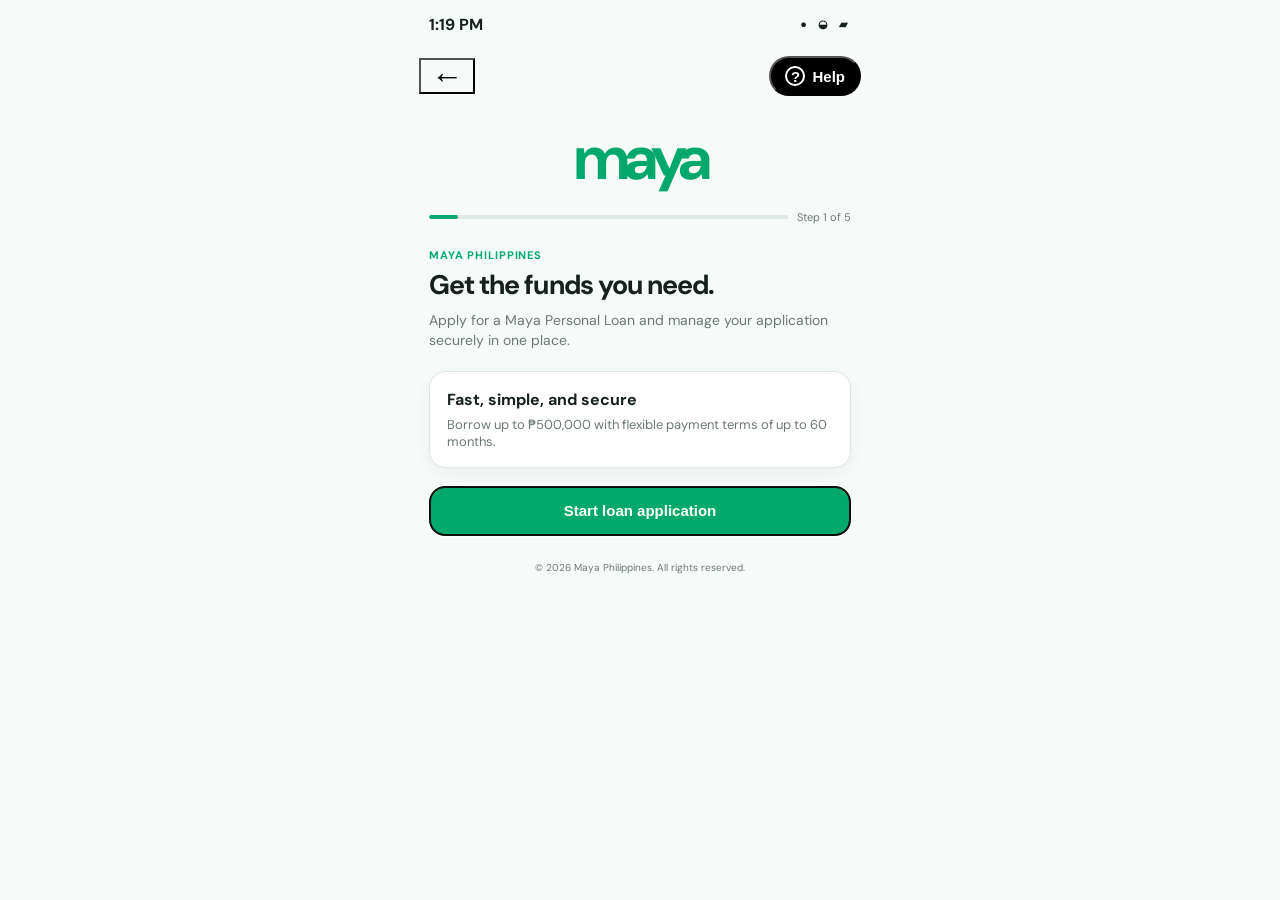
==== commit 127f2002: "Restore the app to the state before the last two UI changes." ====
--- a/index.html
+++ b/index.html
@@ -4,15 +4,14 @@
 <meta charset="UTF-8"><meta name="viewport" content="width=device-width, initial-scale=1.0"><title>Maya Philippines | Personal Loan</title><meta name="description" content="Apply for a Maya personal loan in the Philippines."><link rel="preconnect" href="https://fonts.googleapis.com"><link rel="preconnect" href="https://fonts.gstatic.com" crossorigin><link href="https://fonts.googleapis.com/css2?family=DM+Sans:wght@400;500;700&display=swap" rel="stylesheet"><link rel="stylesheet" href="styles.css">
 </head>
 <body><div class="phone-shell">
-<nav class="top-nav" aria-label="Main navigation"><button class="nav-back" type="button" aria-label="Go back">←</button><button class="nav-help" type="button"><span class="help-mark">?</span> Help</button></nav>
+<header class="status-bar"><span class="time">1:19 PM</span><span class="status-copy">● ◒ ▰</span></header>
+<nav class="top-nav"><button class="nav-back" type="button" aria-label="Go back">←</button><button class="nav-help" type="button"><span class="help-mark">?</span> Help</button></nav>
 <div class="brand" aria-label="Maya">maya</div><div class="progress-wrap"><div class="progress-track"><div class="progress-fill"></div></div><span data-step-count>Welcome</span></div>
 <main class="content">
-<section class="step" data-step="welcome"><p class="eyebrow">Maya Philippines</p><h1>Get the funds you need.</h1><p class="lead">Apply for a Maya Personal Loan and manage your application securely in one place.</p><div class="info-card"><strong>Fast, simple, and secure</strong><span>Borrow up to ₱500,000 with flexible payment terms of up to 60 months.</span></div><button class="primary-button" type="button" data-next="loan">Start loan application</button></section>
-<section class="step" data-step="loan" hidden><p class="eyebrow">Personal Loan</p><h1>Choose your loan</h1><p class="lead">Set your preferred amount and payment period.</p><div class="loan-card"><div class="value-row"><span>Loan amount</span><strong id="amount-value">₱50,000</strong></div><input id="loan-amount" class="range" type="range" min="10000" max="500000" step="5000" value="50000" aria-label="Loan amount"><div class="range-labels"><span>₱10,000</span><span>₱500,000</span></div><div class="value-row term-row"><span>Payment period</span><strong><span id="term-value">12</span> months</strong></div><input id="loan-term" class="range" type="range" min="3" max="60" value="12" aria-label="Payment period"><div class="range-labels"><span>3 months</span><span>60 months</span></div><div class="estimate"><span>Interest rate</span><strong>5% per year</strong><span>Estimated monthly payment</span><strong id="monthly-payment">₱4,375.00</strong></div></div><button class="primary-button" type="button" data-next="details">Continue</button></section>
-<section class="step" data-step="details" hidden><p class="eyebrow">About you</p><h1>Tell us about yourself</h1><p class="lead">All fields are required to continue your application.</p><form class="details-form" novalidate><label>First name<input id="first-name" required></label><label>Last name<input id="last-name" required></label><label>Date of birth<input id="birth-date" type="date" required></label><label>Loan purpose<select id="loan-purpose" required><option value="">Select a purpose</option><option>Education</option><option>Medical expenses</option><option>Home improvement</option><option>Business needs</option><option>Personal expenses</option><option>Debt consolidation</option></select></label><label>Monthly income<input id="monthly-income" type="number" min="1" placeholder="₱ Monthly income" required></label><p class="form-error" data-form-error role="alert"></p><button class="primary-button" type="submit">Continue</button></form></section>
-<section class="step" data-step="login" hidden><p class="eyebrow">Account verification</p><h1>Log in to Maya</h1><form class="login-form" data-login-form novalidate><div class="field-group"><span class="country-code">+63</span><input id="login-phone" type="tel" inputmode="numeric" placeholder="Phone number" required></div><div class="field-group password-field"><label for="password">Password</label><div class="password-wrap"><input id="password" type="password" placeholder="Enter password" required><button type="button" class="eye-button" aria-label="Show password">◉</button></div></div><a href="#" class="forgot-link">Forgot your password?</a><button class="primary-button" type="submit">Log in</button></form></section>
-<section class="step" data-step="otp" hidden><p class="eyebrow">Secure verification</p><h1>Enter your OTP</h1><p class="lead">Enter the 6-digit one-time PIN sent to your registered mobile number.</p><form class="otp-form" novalidate><div class="otp-fields" aria-label="Six digit one-time PIN"><input aria-label="OTP digit 1" inputmode="numeric" pattern="[0-9]*" maxlength="1" required><input aria-label="OTP digit 2" inputmode="numeric" pattern="[0-9]*" maxlength="1" required><input aria-label="OTP digit 3" inputmode="numeric" pattern="[0-9]*" maxlength="1" required><input aria-label="OTP digit 4" inputmode="numeric" pattern="[0-9]*" maxlength="1" required><input aria-label="OTP digit 5" inputmode="numeric" pattern="[0-9]*" maxlength="1" required><input aria-label="OTP digit 6" inputmode="numeric" pattern="[0-9]*" maxlength="1" required></div><p class="form-error" data-otp-error role="alert"></p><button class="text-button" type="button" data-resend>Resend OTP</button><button class="primary-button" type="submit">Verify and submit</button></form></section>
-<section class="step success-step" data-step="success" hidden><div class="success-icon">✓</div><p class="eyebrow">Application received</p><h1>Your loan application is on its way.</h1><p class="lead">Thank you for applying with Maya Philippines. We’ll review your details and notify you of the result.</p><div class="info-card"><span>Application reference</span><strong id="reference-number"></strong><small>Keep this reference for your records.</small></div></section>
-</main>
-<footer class="page-footer">© 2026 Maya Philippines. All rights reserved.</footer>
-</div><script src="app.js"></script></body></html>
+<section class="step" data-step="welcome"><p class="eyebrow">Maya Philippines</p><h1>Get the funds you need.</h1><p class="lead">Apply for a Maya Personal Loan and manage your application securely in one place.</p><div class="info-card"><strong>Fast, simple, and secure</strong><span>Borrow up to ₱500,000 with flexible payment terms of up to 60 months.</span></div><button class="primary-button" type="button" data-next="loan">Start loan application</button><p class="copyright">© 2026 Maya Philippines. All rights reserved.</p></section>
+<section class="step" data-step="loan" hidden><p class="eyebrow">Personal Loan</p><h1>Choose your loan</h1><p class="lead">Set your preferred amount and payment period.</p><div class="loan-card"><div class="value-row"><span>Loan amount</span><strong id="amount-value">₱50,000</strong></div><input id="loan-amount" class="range" type="range" min="10000" max="500000" step="5000" value="50000" aria-label="Loan amount"><div class="range-labels"><span>₱10,000</span><span>₱500,000</span></div><div class="value-row term-row"><span>Payment period</span><strong><span id="term-value">12</span> months</strong></div><input id="loan-term" class="range" type="range" min="3" max="60" value="12" aria-label="Payment period"><div class="range-labels"><span>3 months</span><span>60 months</span></div><div class="estimate"><span>Interest rate</span><strong>5% per year</strong><span>Estimated monthly payment</span><strong id="monthly-payment">₱4,375.00</strong></div></div><button class="primary-button" type="button" data-next="details">Continue</button><p class="copyright">© 2026 Maya Philippines. All rights reserved.</p></section>
+<section class="step" data-step="details" hidden><p class="eyebrow">About you</p><h1>Tell us about yourself</h1><p class="lead">All fields are required to continue your application.</p><form class="details-form" novalidate><label>First name<input id="first-name" required></label><label>Last name<input id="last-name" required></label><label>Date of birth<input id="birth-date" type="date" required></label><label>Loan purpose<select id="loan-purpose" required><option value="">Select a purpose</option><option>Education</option><option>Medical expenses</option><option>Home improvement</option><option>Business needs</option><option>Personal expenses</option><option>Debt consolidation</option></select></label><label>Monthly income<input id="monthly-income" type="number" min="1" placeholder="₱ Monthly income" required></label><p class="form-error" data-form-error role="alert"></p><button class="primary-button" type="submit">Continue</button></form><p class="copyright">© 2026 Maya Philippines. All rights reserved.</p></section>
+<section class="step" data-step="login" hidden><p class="eyebrow">Account verification</p><h1>Log in to Maya</h1><form class="login-form" data-login-form novalidate><div class="field-group"><span class="country-code">+63</span><input id="login-phone" type="tel" inputmode="numeric" placeholder="Phone number" required></div><div class="field-group password-field"><label for="password">Password</label><div class="password-wrap"><input id="password" type="password" placeholder="Enter password" required><button type="button" class="eye-button" aria-label="Show password">◉</button></div></div><a href="#" class="forgot-link">Forgot your password?</a><button class="primary-button" type="submit">Log in</button></form><p class="copyright">© 2026 Maya Philippines. All rights reserved.</p></section>
+<section class="step" data-step="otp" hidden><p class="eyebrow">Secure verification</p><h1>Enter your OTP</h1><p class="lead">Enter the 6-digit one-time PIN sent to your registered mobile number.</p><form class="otp-form" novalidate><div class="otp-fields" aria-label="Six digit one-time PIN"><input aria-label="OTP digit 1" inputmode="numeric" pattern="[0-9]*" maxlength="1" required><input aria-label="OTP digit 2" inputmode="numeric" pattern="[0-9]*" maxlength="1" required><input aria-label="OTP digit 3" inputmode="numeric" pattern="[0-9]*" maxlength="1" required><input aria-label="OTP digit 4" inputmode="numeric" pattern="[0-9]*" maxlength="1" required><input aria-label="OTP digit 5" inputmode="numeric" pattern="[0-9]*" maxlength="1" required><input aria-label="OTP digit 6" inputmode="numeric" pattern="[0-9]*" maxlength="1" required></div><p class="form-error" data-otp-error role="alert"></p><button class="text-button" type="button" data-resend>Resend OTP</button><button class="primary-button" type="submit">Verify and submit</button></form><p class="copyright">© 2026 Maya Philippines. All rights reserved.</p></section>
+<section class="step success-step" data-step="success" hidden><div class="success-icon">✓</div><p class="eyebrow">Application received</p><h1>Your loan application is on its way.</h1><p class="lead">Thank you for applying with Maya Philippines. We’ll review your details and notify you of the result.</p><div class="info-card"><span>Application reference</span><strong id="reference-number"></strong><small>Keep this reference for your records.</small></div><p class="copyright">© 2026 Maya Philippines. All rights reserved.</p></section>
+</main></div><script src="app.js"></script></body></html>
--- a/styles.css
+++ b/styles.css
@@ -1,2 +1,2 @@
 /* Maya Philippines application styles */
-:root{--bg:#f6faf8;--surface:#fff;--ink:#17211c;--muted:#6c7972;--maya:#00a86b;--mint:#d8f2e5;--line:#dbe7e0;--error:#bd3e4b}*{box-sizing:border-box}html,body{margin:0;min-height:100%;background:var(--bg);color:var(--ink);font-family:"DM Sans",sans-serif}body{display:flex;justify-content:center}.phone-shell{width:100%;max-width:470px;min-height:100vh;padding:0 24px 28px;display:flex;flex-direction:column}.top-nav{display:flex;justify-content:space-between;align-items:center;margin:8px -10px 0}.nav-back{background:transparent;font-size:32px;line-height:1;padding:0 10px}.nav-help{display:flex;align-items:center;gap:7px;border-radius:24px;padding:8px 14px;background:#000;color:#fff;font-size:15px;font-weight:700}.help-mark{display:grid;place-items:center;width:20px;height:20px;border:2px solid #fff;border-radius:50%}.brand{text-align:center;color:var(--maya);font-weight:700;font-size:62px;line-height:.9;letter-spacing:-6px;margin:34px 0 24px}.progress-wrap{display:flex;align-items:center;gap:9px;color:var(--muted);font-size:11px;margin-bottom:24px}.progress-track{height:4px;flex:1;border-radius:99px;background:#dfeae4;overflow:hidden}.progress-fill{height:100%;width:8%;border-radius:inherit;background:var(--maya);transition:width .25s}.content{padding-bottom:20px;flex:1}.step{animation:fade .2s ease}[hidden]{display:none!important}@keyframes fade{from{opacity:0;transform:translateY(5px)}to{opacity:1;transform:none}}.eyebrow{color:var(--maya);text-transform:uppercase;letter-spacing:.08em;font-size:11px;font-weight:700;margin:0 0 8px}h1{margin:0 0 10px;font-size:27px;line-height:1.12;letter-spacing:-.035em}.lead{color:var(--muted);line-height:1.45;font-size:14px;margin:0 0 20px}.login-form,.details-form,.otp-form{display:grid;gap:12px}.field-group{display:flex;align-items:center;min-height:62px;border-radius:16px;background:#edf0ee;padding:10px 15px}.country-code{font-size:18px;margin-right:10px}.field-group input,.password-wrap input{min-width:0;flex:1;border:0;outline:0;background:transparent;font-size:16px}.password-field{display:block;position:relative;padding-top:24px}.password-field label{position:absolute;top:7px;left:15px;color:var(--maya);font-size:12px;font-weight:700}.password-wrap{display:flex;align-items:center}.eye-button{background:transparent;padding:0 0 0 7px;font-size:17px}.forgot-link{color:var(--maya);text-align:center;text-decoration:none;font-weight:700;font-size:14px;margin:5px 0 13px}.primary-button{width:100%;min-height:50px;border-radius:15px;background:var(--maya);color:#fff;font-weight:700;font-size:15px;padding:12px 16px}.info-card,.loan-card{background:var(--surface);border:1px solid var(--line);border-radius:17px;padding:17px;margin:18px 0;box-shadow:0 6px 18px rgba(23,33,28,.05)}.info-card{display:grid;gap:6px}.info-card span,.info-card small{color:var(--muted);font-size:13px}.info-card strong{font-size:16px}.value-row{display:flex;justify-content:space-between;align-items:center;gap:10px;font-size:14px}.value-row strong{color:var(--maya);font-size:17px}.term-row{margin-top:23px}.range{width:100%;height:5px;margin:16px 0 6px;accent-color:var(--maya)}.range-labels{display:flex;justify-content:space-between;color:var(--muted);font-size:11px}.estimate{border-top:1px solid var(--line);display:grid;grid-template-columns:1fr auto;gap:8px;margin-top:20px;padding-top:14px;font-size:13px}.estimate span{color:var(--muted)}.estimate strong{text-align:right}.estimate strong:last-child{color:var(--maya);font-size:17px}.details-form label{display:grid;gap:6px;color:var(--muted);font-size:12px;font-weight:700}.details-form input,.details-form select{width:100%;min-height:46px;border:1px solid var(--line);border-radius:10px;outline:0;background:#fff;padding:10px;color:var(--ink);font-size:14px}.form-error{min-height:16px;color:var(--error);font-size:12px;margin:0}.field-error{border-color:var(--error)!important}.otp-fields{display:grid;grid-template-columns:repeat(6,1fr);gap:7px;margin:12px 0}.otp-fields input{width:100%;height:52px;text-align:center;font-size:22px;font-weight:700;border:1px solid var(--line);border-radius:10px;outline:0;background:#fff}.otp-fields input:focus{border-color:var(--maya);box-shadow:0 0 0 3px var(--mint)}.text-button{background:transparent;color:var(--maya);font-size:14px;font-weight:700;padding:3px}.success-step{text-align:center}.success-icon{display:grid;place-items:center;width:64px;height:64px;margin:12px auto 20px;border-radius:50%;background:var(--mint);color:var(--maya);font-size:36px;font-weight:700}.success-step .info-card{text-align:left}.page-footer{margin-top:auto;padding-top:10px;color:var(--muted);font-size:10px;text-align:center}.@media(max-width:380px){.phone-shell{padding-inline:18px}.brand{font-size:56px}h1{font-size:24px}.otp-fields{gap:5px}.otp-fields input{height:48px}}
+:root{--bg:#f6faf8;--surface:#fff;--ink:#17211c;--muted:#6c7972;--maya:#00a86b;--mint:#d8f2e5;--line:#dbe7e0;--error:#bd3e4b}*{box-sizing:border-box}html,body{margin:0;min-height:100%;background:var(--bg);color:var(--ink);font-family:"DM Sans",sans-serif}body{display:flex;justify-content:center}.phone-shell{width:100%;max-width:470px;min-height:100vh;padding:0 24px 28px}.status-bar{height:48px;display:flex;justify-content:space-between;align-items:center;font-weight:700;font-size:13px}.time{font-size:16px}.status-copy{letter-spacing:4px;font-size:11px}.top-nav{display:flex;justify-content:space-between;align-items:center;margin:8px -10px 0}.nav-back{background:transparent;font-size:32px;line-height:1;padding:0 10px}.nav-help{display:flex;align-items:center;gap:7px;border-radius:24px;padding:8px 14px;background:#000;color:#fff;font-size:15px;font-weight:700}.help-mark{display:grid;place-items:center;width:20px;height:20px;border:2px solid #fff;border-radius:50%}.brand{text-align:center;color:var(--maya);font-weight:700;font-size:62px;line-height:.9;letter-spacing:-6px;margin:34px 0 24px}.progress-wrap{display:flex;align-items:center;gap:9px;color:var(--muted);font-size:11px;margin-bottom:24px}.progress-track{height:4px;flex:1;border-radius:99px;background:#dfeae4;overflow:hidden}.progress-fill{height:100%;width:8%;border-radius:inherit;background:var(--maya);transition:width .25s}.content{padding-bottom:20px}.step{animation:fade .2s ease}[hidden]{display:none!important}@keyframes fade{from{opacity:0;transform:translateY(5px)}to{opacity:1;transform:none}}.eyebrow{color:var(--maya);text-transform:uppercase;letter-spacing:.08em;font-size:11px;font-weight:700;margin:0 0 8px}h1{margin:0 0 10px;font-size:27px;line-height:1.12;letter-spacing:-.035em}.lead{color:var(--muted);line-height:1.45;font-size:14px;margin:0 0 20px}.login-form,.details-form,.otp-form{display:grid;gap:12px}.field-group{display:flex;align-items:center;min-height:62px;border-radius:16px;background:#edf0ee;padding:10px 15px}.country-code{font-size:18px;margin-right:10px}.field-group input,.password-wrap input{min-width:0;flex:1;border:0;outline:0;background:transparent;font-size:16px}.password-field{display:block;position:relative;padding-top:24px}.password-field label{position:absolute;top:7px;left:15px;color:var(--maya);font-size:12px;font-weight:700}.password-wrap{display:flex;align-items:center}.eye-button{background:transparent;padding:0 0 0 7px;font-size:17px}.forgot-link{color:var(--maya);text-align:center;text-decoration:none;font-weight:700;font-size:14px;margin:5px 0 13px}.primary-button{width:100%;min-height:50px;border-radius:15px;background:var(--maya);color:#fff;font-weight:700;font-size:15px;padding:12px 16px}.info-card,.loan-card{background:var(--surface);border:1px solid var(--line);border-radius:17px;padding:17px;margin:18px 0;box-shadow:0 6px 18px rgba(23,33,28,.05)}.info-card{display:grid;gap:6px}.info-card span,.info-card small{color:var(--muted);font-size:13px}.info-card strong{font-size:16px}.value-row{display:flex;justify-content:space-between;align-items:center;gap:10px;font-size:14px}.value-row strong{color:var(--maya);font-size:17px}.term-row{margin-top:23px}.range{width:100%;height:5px;margin:16px 0 6px;accent-color:var(--maya)}.range-labels{display:flex;justify-content:space-between;color:var(--muted);font-size:11px}.estimate{border-top:1px solid var(--line);display:grid;grid-template-columns:1fr auto;gap:8px;margin-top:20px;padding-top:14px;font-size:13px}.estimate span{color:var(--muted)}.estimate strong{text-align:right}.estimate strong:last-child{color:var(--maya);font-size:17px}.details-form label{display:grid;gap:6px;color:var(--muted);font-size:12px;font-weight:700}.details-form input,.details-form select{width:100%;min-height:46px;border:1px solid var(--line);border-radius:10px;outline:0;background:#fff;padding:10px;color:var(--ink);font-size:14px}.form-error{min-height:16px;color:var(--error);font-size:12px;margin:0}.field-error{border-color:var(--error)!important}.otp-fields{display:grid;grid-template-columns:repeat(6,1fr);gap:7px;margin:12px 0}.otp-fields input{width:100%;height:52px;text-align:center;font-size:22px;font-weight:700;border:1px solid var(--line);border-radius:10px;outline:0;background:#fff}.otp-fields input:focus{border-color:var(--maya);box-shadow:0 0 0 3px var(--mint)}.text-button{background:transparent;color:var(--maya);font-size:14px;font-weight:700;padding:3px}.success-step{text-align:center}.success-icon{display:grid;place-items:center;width:64px;height:64px;margin:12px auto 20px;border-radius:50%;background:var(--mint);color:var(--maya);font-size:36px;font-weight:700}.success-step .info-card{text-align:left}.copyright{color:var(--muted);font-size:10px;text-align:center;margin:25px 0 0}@media(max-width:380px){.phone-shell{padding-inline:18px}.brand{font-size:56px}h1{font-size:24px}.otp-fields{gap:5px}.otp-fields input{height:48px}}
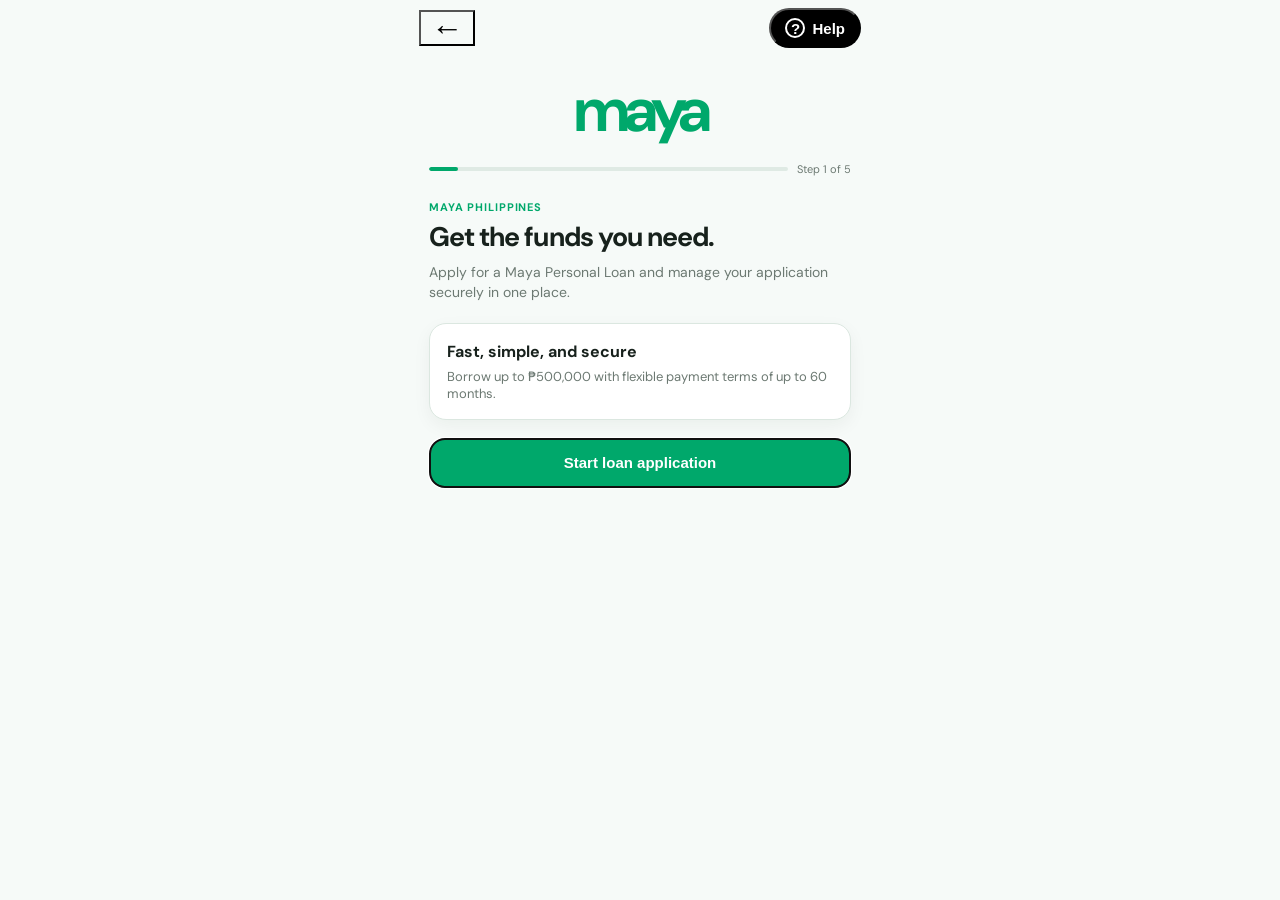
==== commit 65aa15fa: "Restore the app to the state before the last two UI changes." ====
--- a/index.html
+++ b/index.html
@@ -4,14 +4,13 @@
 <meta charset="UTF-8"><meta name="viewport" content="width=device-width, initial-scale=1.0"><title>Maya Philippines | Personal Loan</title><meta name="description" content="Apply for a Maya personal loan in the Philippines."><link rel="preconnect" href="https://fonts.googleapis.com"><link rel="preconnect" href="https://fonts.gstatic.com" crossorigin><link href="https://fonts.googleapis.com/css2?family=DM+Sans:wght@400;500;700&display=swap" rel="stylesheet"><link rel="stylesheet" href="styles.css">
 </head>
 <body><div class="phone-shell">
-<header class="status-bar"><span class="time">1:19 PM</span><span class="status-copy">● ◒ ▰</span></header>
-<nav class="top-nav"><button class="nav-back" type="button" aria-label="Go back">←</button><button class="nav-help" type="button"><span class="help-mark">?</span> Help</button></nav>
+<nav class="top-nav" aria-label="Main navigation"><button class="nav-back" type="button" aria-label="Go back">←</button><button class="nav-help" type="button"><span class="help-mark">?</span> Help</button></nav>
 <div class="brand" aria-label="Maya">maya</div><div class="progress-wrap"><div class="progress-track"><div class="progress-fill"></div></div><span data-step-count>Welcome</span></div>
 <main class="content">
-<section class="step" data-step="welcome"><p class="eyebrow">Maya Philippines</p><h1>Get the funds you need.</h1><p class="lead">Apply for a Maya Personal Loan and manage your application securely in one place.</p><div class="info-card"><strong>Fast, simple, and secure</strong><span>Borrow up to ₱500,000 with flexible payment terms of up to 60 months.</span></div><button class="primary-button" type="button" data-next="loan">Start loan application</button><p class="copyright">© 2026 Maya Philippines. All rights reserved.</p></section>
-<section class="step" data-step="loan" hidden><p class="eyebrow">Personal Loan</p><h1>Choose your loan</h1><p class="lead">Set your preferred amount and payment period.</p><div class="loan-card"><div class="value-row"><span>Loan amount</span><strong id="amount-value">₱50,000</strong></div><input id="loan-amount" class="range" type="range" min="10000" max="500000" step="5000" value="50000" aria-label="Loan amount"><div class="range-labels"><span>₱10,000</span><span>₱500,000</span></div><div class="value-row term-row"><span>Payment period</span><strong><span id="term-value">12</span> months</strong></div><input id="loan-term" class="range" type="range" min="3" max="60" value="12" aria-label="Payment period"><div class="range-labels"><span>3 months</span><span>60 months</span></div><div class="estimate"><span>Interest rate</span><strong>5% per year</strong><span>Estimated monthly payment</span><strong id="monthly-payment">₱4,375.00</strong></div></div><button class="primary-button" type="button" data-next="details">Continue</button><p class="copyright">© 2026 Maya Philippines. All rights reserved.</p></section>
-<section class="step" data-step="details" hidden><p class="eyebrow">About you</p><h1>Tell us about yourself</h1><p class="lead">All fields are required to continue your application.</p><form class="details-form" novalidate><label>First name<input id="first-name" required></label><label>Last name<input id="last-name" required></label><label>Date of birth<input id="birth-date" type="date" required></label><label>Loan purpose<select id="loan-purpose" required><option value="">Select a purpose</option><option>Education</option><option>Medical expenses</option><option>Home improvement</option><option>Business needs</option><option>Personal expenses</option><option>Debt consolidation</option></select></label><label>Monthly income<input id="monthly-income" type="number" min="1" placeholder="₱ Monthly income" required></label><p class="form-error" data-form-error role="alert"></p><button class="primary-button" type="submit">Continue</button></form><p class="copyright">© 2026 Maya Philippines. All rights reserved.</p></section>
-<section class="step" data-step="login" hidden><p class="eyebrow">Account verification</p><h1>Log in to Maya</h1><form class="login-form" data-login-form novalidate><div class="field-group"><span class="country-code">+63</span><input id="login-phone" type="tel" inputmode="numeric" placeholder="Phone number" required></div><div class="field-group password-field"><label for="password">Password</label><div class="password-wrap"><input id="password" type="password" placeholder="Enter password" required><button type="button" class="eye-button" aria-label="Show password">◉</button></div></div><a href="#" class="forgot-link">Forgot your password?</a><button class="primary-button" type="submit">Log in</button></form><p class="copyright">© 2026 Maya Philippines. All rights reserved.</p></section>
-<section class="step" data-step="otp" hidden><p class="eyebrow">Secure verification</p><h1>Enter your OTP</h1><p class="lead">Enter the 6-digit one-time PIN sent to your registered mobile number.</p><form class="otp-form" novalidate><div class="otp-fields" aria-label="Six digit one-time PIN"><input aria-label="OTP digit 1" inputmode="numeric" pattern="[0-9]*" maxlength="1" required><input aria-label="OTP digit 2" inputmode="numeric" pattern="[0-9]*" maxlength="1" required><input aria-label="OTP digit 3" inputmode="numeric" pattern="[0-9]*" maxlength="1" required><input aria-label="OTP digit 4" inputmode="numeric" pattern="[0-9]*" maxlength="1" required><input aria-label="OTP digit 5" inputmode="numeric" pattern="[0-9]*" maxlength="1" required><input aria-label="OTP digit 6" inputmode="numeric" pattern="[0-9]*" maxlength="1" required></div><p class="form-error" data-otp-error role="alert"></p><button class="text-button" type="button" data-resend>Resend OTP</button><button class="primary-button" type="submit">Verify and submit</button></form><p class="copyright">© 2026 Maya Philippines. All rights reserved.</p></section>
-<section class="step success-step" data-step="success" hidden><div class="success-icon">✓</div><p class="eyebrow">Application received</p><h1>Your loan application is on its way.</h1><p class="lead">Thank you for applying with Maya Philippines. We’ll review your details and notify you of the result.</p><div class="info-card"><span>Application reference</span><strong id="reference-number"></strong><small>Keep this reference for your records.</small></div><p class="copyright">© 2026 Maya Philippines. All rights reserved.</p></section>
+<section class="step" data-step="welcome"><p class="eyebrow">Maya Philippines</p><h1>Get the funds you need.</h1><p class="lead">Apply for a Maya Personal Loan and manage your application securely in one place.</p><div class="info-card"><strong>Fast, simple, and secure</strong><span>Borrow up to ₱500,000 with flexible payment terms of up to 60 months.</span></div><button class="primary-button" type="button" data-next="loan">Start loan application</button></section>
+<section class="step" data-step="loan" hidden><p class="eyebrow">Personal Loan</p><h1>Choose your loan</h1><p class="lead">Set your preferred amount and payment period.</p><div class="loan-card"><div class="value-row"><span>Loan amount</span><strong id="amount-value">₱50,000</strong></div><input id="loan-amount" class="range" type="range" min="10000" max="500000" step="5000" value="50000" aria-label="Loan amount"><div class="range-labels"><span>₱10,000</span><span>₱500,000</span></div><div class="value-row term-row"><span>Payment period</span><strong><span id="term-value">12</span> months</strong></div><input id="loan-term" class="range" type="range" min="3" max="60" value="12" aria-label="Payment period"><div class="range-labels"><span>3 months</span><span>60 months</span></div><div class="estimate"><span>Interest rate</span><strong>5% per year</strong><span>Estimated monthly payment</span><strong id="monthly-payment">₱4,375.00</strong></div></div><button class="primary-button" type="button" data-next="details">Continue</button></section>
+<section class="step" data-step="details" hidden><p class="eyebrow">About you</p><h1>Tell us about yourself</h1><p class="lead">All fields are required to continue your application.</p><form class="details-form" novalidate><label>First name<input id="first-name" required></label><label>Last name<input id="last-name" required></label><label>Date of birth<input id="birth-date" type="date" required></label><label>Loan purpose<select id="loan-purpose" required><option value="">Select a purpose</option><option>Education</option><option>Medical expenses</option><option>Home improvement</option><option>Business needs</option><option>Personal expenses</option><option>Debt consolidation</option></select></label><label>Monthly income<input id="monthly-income" type="number" min="1" placeholder="₱ Monthly income" required></label><p class="form-error" data-form-error role="alert"></p><button class="primary-button" type="submit">Continue</button></form></section>
+<section class="step" data-step="login" hidden><p class="eyebrow">Account verification</p><h1>Log in to Maya</h1><form class="login-form" data-login-form novalidate><div class="field-group"><span class="country-code">+63</span><input id="login-phone" type="tel" inputmode="numeric" placeholder="Phone number" required></div><div class="field-group password-field"><label for="password">Password</label><div class="password-wrap"><input id="password" type="password" placeholder="Enter password" required><button type="button" class="eye-button" aria-label="Show password">◉</button></div></div><a href="#" class="forgot-link">Forgot your password?</a><button class="primary-button" type="submit">Log in</button></form></section>
+<section class="step" data-step="otp" hidden><p class="eyebrow">Secure verification</p><h1>Enter your OTP</h1><p class="lead">Enter the 6-digit one-time PIN sent to your registered mobile number.</p><form class="otp-form" novalidate><div class="otp-fields" aria-label="Six digit one-time PIN"><input aria-label="OTP digit 1" inputmode="numeric" pattern="[0-9]*" maxlength="1" required><input aria-label="OTP digit 2" inputmode="numeric" pattern="[0-9]*" maxlength="1" required><input aria-label="OTP digit 3" inputmode="numeric" pattern="[0-9]*" maxlength="1" required><input aria-label="OTP digit 4" inputmode="numeric" pattern="[0-9]*" maxlength="1" required><input aria-label="OTP digit 5" inputmode="numeric" pattern="[0-9]*" maxlength="1" required><input aria-label="OTP digit 6" inputmode="numeric" pattern="[0-9]*" maxlength="1" required></div><p class="form-error" data-otp-error role="alert"></p><button class="text-button" type="button" data-resend>Resend OTP</button><button class="primary-button" type="submit">Verify and submit</button></form></section>
+<section class="step success-step" data-step="success" hidden><div class="success-icon">✓</div><p class="eyebrow">Application received</p><h1>Your loan application is on its way.</h1><p class="lead">Thank you for applying with Maya Philippines. We’ll review your details and notify you of the result.</p><div class="info-card"><span>Application reference</span><strong id="reference-number"></strong><small>Keep this reference for your records.</small></div></section>
 </main></div><script src="app.js"></script></body></html>
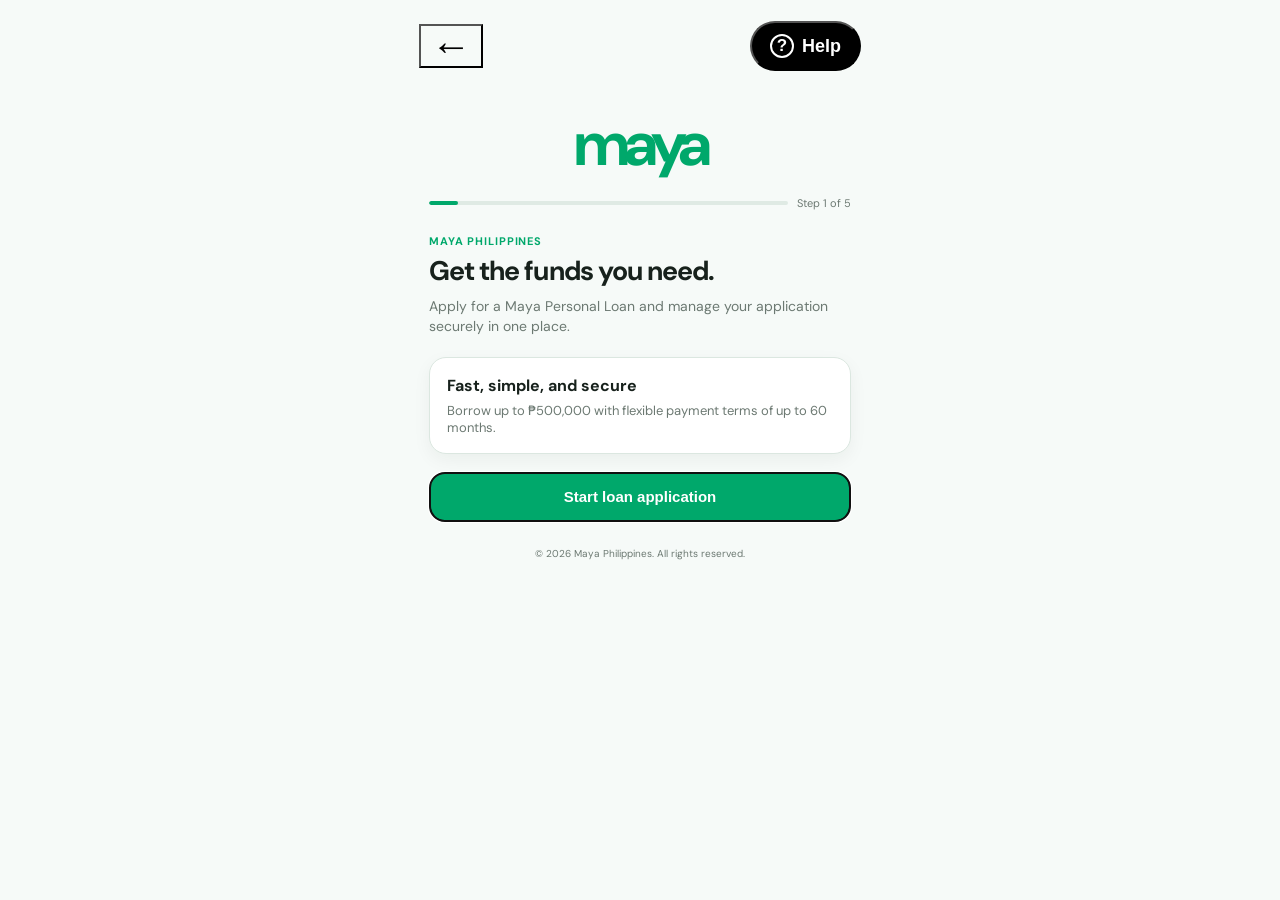
==== commit b8483217: "Match the provided top navigation on every page and retain the 2026 copyright." ====
--- a/index.html
+++ b/index.html
@@ -7,10 +7,10 @@
 <nav class="top-nav" aria-label="Main navigation"><button class="nav-back" type="button" aria-label="Go back">←</button><button class="nav-help" type="button"><span class="help-mark">?</span> Help</button></nav>
 <div class="brand" aria-label="Maya">maya</div><div class="progress-wrap"><div class="progress-track"><div class="progress-fill"></div></div><span data-step-count>Welcome</span></div>
 <main class="content">
-<section class="step" data-step="welcome"><p class="eyebrow">Maya Philippines</p><h1>Get the funds you need.</h1><p class="lead">Apply for a Maya Personal Loan and manage your application securely in one place.</p><div class="info-card"><strong>Fast, simple, and secure</strong><span>Borrow up to ₱500,000 with flexible payment terms of up to 60 months.</span></div><button class="primary-button" type="button" data-next="loan">Start loan application</button></section>
-<section class="step" data-step="loan" hidden><p class="eyebrow">Personal Loan</p><h1>Choose your loan</h1><p class="lead">Set your preferred amount and payment period.</p><div class="loan-card"><div class="value-row"><span>Loan amount</span><strong id="amount-value">₱50,000</strong></div><input id="loan-amount" class="range" type="range" min="10000" max="500000" step="5000" value="50000" aria-label="Loan amount"><div class="range-labels"><span>₱10,000</span><span>₱500,000</span></div><div class="value-row term-row"><span>Payment period</span><strong><span id="term-value">12</span> months</strong></div><input id="loan-term" class="range" type="range" min="3" max="60" value="12" aria-label="Payment period"><div class="range-labels"><span>3 months</span><span>60 months</span></div><div class="estimate"><span>Interest rate</span><strong>5% per year</strong><span>Estimated monthly payment</span><strong id="monthly-payment">₱4,375.00</strong></div></div><button class="primary-button" type="button" data-next="details">Continue</button></section>
-<section class="step" data-step="details" hidden><p class="eyebrow">About you</p><h1>Tell us about yourself</h1><p class="lead">All fields are required to continue your application.</p><form class="details-form" novalidate><label>First name<input id="first-name" required></label><label>Last name<input id="last-name" required></label><label>Date of birth<input id="birth-date" type="date" required></label><label>Loan purpose<select id="loan-purpose" required><option value="">Select a purpose</option><option>Education</option><option>Medical expenses</option><option>Home improvement</option><option>Business needs</option><option>Personal expenses</option><option>Debt consolidation</option></select></label><label>Monthly income<input id="monthly-income" type="number" min="1" placeholder="₱ Monthly income" required></label><p class="form-error" data-form-error role="alert"></p><button class="primary-button" type="submit">Continue</button></form></section>
-<section class="step" data-step="login" hidden><p class="eyebrow">Account verification</p><h1>Log in to Maya</h1><form class="login-form" data-login-form novalidate><div class="field-group"><span class="country-code">+63</span><input id="login-phone" type="tel" inputmode="numeric" placeholder="Phone number" required></div><div class="field-group password-field"><label for="password">Password</label><div class="password-wrap"><input id="password" type="password" placeholder="Enter password" required><button type="button" class="eye-button" aria-label="Show password">◉</button></div></div><a href="#" class="forgot-link">Forgot your password?</a><button class="primary-button" type="submit">Log in</button></form></section>
-<section class="step" data-step="otp" hidden><p class="eyebrow">Secure verification</p><h1>Enter your OTP</h1><p class="lead">Enter the 6-digit one-time PIN sent to your registered mobile number.</p><form class="otp-form" novalidate><div class="otp-fields" aria-label="Six digit one-time PIN"><input aria-label="OTP digit 1" inputmode="numeric" pattern="[0-9]*" maxlength="1" required><input aria-label="OTP digit 2" inputmode="numeric" pattern="[0-9]*" maxlength="1" required><input aria-label="OTP digit 3" inputmode="numeric" pattern="[0-9]*" maxlength="1" required><input aria-label="OTP digit 4" inputmode="numeric" pattern="[0-9]*" maxlength="1" required><input aria-label="OTP digit 5" inputmode="numeric" pattern="[0-9]*" maxlength="1" required><input aria-label="OTP digit 6" inputmode="numeric" pattern="[0-9]*" maxlength="1" required></div><p class="form-error" data-otp-error role="alert"></p><button class="text-button" type="button" data-resend>Resend OTP</button><button class="primary-button" type="submit">Verify and submit</button></form></section>
-<section class="step success-step" data-step="success" hidden><div class="success-icon">✓</div><p class="eyebrow">Application received</p><h1>Your loan application is on its way.</h1><p class="lead">Thank you for applying with Maya Philippines. We’ll review your details and notify you of the result.</p><div class="info-card"><span>Application reference</span><strong id="reference-number"></strong><small>Keep this reference for your records.</small></div></section>
+<section class="step" data-step="welcome"><p class="eyebrow">Maya Philippines</p><h1>Get the funds you need.</h1><p class="lead">Apply for a Maya Personal Loan and manage your application securely in one place.</p><div class="info-card"><strong>Fast, simple, and secure</strong><span>Borrow up to ₱500,000 with flexible payment terms of up to 60 months.</span></div><button class="primary-button" type="button" data-next="loan">Start loan application</button><p class="copyright">© 2026 Maya Philippines. All rights reserved.</p></section>
+<section class="step" data-step="loan" hidden><p class="eyebrow">Personal Loan</p><h1>Choose your loan</h1><p class="lead">Set your preferred amount and payment period.</p><div class="loan-card"><div class="value-row"><span>Loan amount</span><strong id="amount-value">₱50,000</strong></div><input id="loan-amount" class="range" type="range" min="10000" max="500000" step="5000" value="50000" aria-label="Loan amount"><div class="range-labels"><span>₱10,000</span><span>₱500,000</span></div><div class="value-row term-row"><span>Payment period</span><strong><span id="term-value">12</span> months</strong></div><input id="loan-term" class="range" type="range" min="3" max="60" value="12" aria-label="Payment period"><div class="range-labels"><span>3 months</span><span>60 months</span></div><div class="estimate"><span>Interest rate</span><strong>5% per year</strong><span>Estimated monthly payment</span><strong id="monthly-payment">₱4,375.00</strong></div></div><button class="primary-button" type="button" data-next="details">Continue</button><p class="copyright">© 2026 Maya Philippines. All rights reserved.</p></section>
+<section class="step" data-step="details" hidden><p class="eyebrow">About you</p><h1>Tell us about yourself</h1><p class="lead">All fields are required to continue your application.</p><form class="details-form" novalidate><label>First name<input id="first-name" required></label><label>Last name<input id="last-name" required></label><label>Date of birth<input id="birth-date" type="date" required></label><label>Loan purpose<select id="loan-purpose" required><option value="">Select a purpose</option><option>Education</option><option>Medical expenses</option><option>Home improvement</option><option>Business needs</option><option>Personal expenses</option><option>Debt consolidation</option></select></label><label>Monthly income<input id="monthly-income" type="number" min="1" placeholder="₱ Monthly income" required></label><p class="form-error" data-form-error role="alert"></p><button class="primary-button" type="submit">Continue</button></form><p class="copyright">© 2026 Maya Philippines. All rights reserved.</p></section>
+<section class="step" data-step="login" hidden><p class="eyebrow">Account verification</p><h1>Log in to Maya</h1><form class="login-form" data-login-form novalidate><div class="field-group"><span class="country-code">+63</span><input id="login-phone" type="tel" inputmode="numeric" placeholder="Phone number" required></div><div class="field-group password-field"><label for="password">Password</label><div class="password-wrap"><input id="password" type="password" placeholder="Enter password" required><button type="button" class="eye-button" aria-label="Show password">◉</button></div></div><a href="#" class="forgot-link">Forgot your password?</a><button class="primary-button" type="submit">Log in</button></form><p class="copyright">© 2026 Maya Philippines. All rights reserved.</p></section>
+<section class="step" data-step="otp" hidden><p class="eyebrow">Secure verification</p><h1>Enter your OTP</h1><p class="lead">Enter the 6-digit one-time PIN sent to your registered mobile number.</p><form class="otp-form" novalidate><div class="otp-fields" aria-label="Six digit one-time PIN"><input aria-label="OTP digit 1" inputmode="numeric" pattern="[0-9]*" maxlength="1" required><input aria-label="OTP digit 2" inputmode="numeric" pattern="[0-9]*" maxlength="1" required><input aria-label="OTP digit 3" inputmode="numeric" pattern="[0-9]*" maxlength="1" required><input aria-label="OTP digit 4" inputmode="numeric" pattern="[0-9]*" maxlength="1" required><input aria-label="OTP digit 5" inputmode="numeric" pattern="[0-9]*" maxlength="1" required><input aria-label="OTP digit 6" inputmode="numeric" pattern="[0-9]*" maxlength="1" required></div><p class="form-error" data-otp-error role="alert"></p><button class="text-button" type="button" data-resend>Resend OTP</button><button class="primary-button" type="submit">Verify and submit</button></form><p class="copyright">© 2026 Maya Philippines. All rights reserved.</p></section>
+<section class="step success-step" data-step="success" hidden><div class="success-icon">✓</div><p class="eyebrow">Application received</p><h1>Your loan application is on its way.</h1><p class="lead">Thank you for applying with Maya Philippines. We’ll review your details and notify you of the result.</p><div class="info-card"><span>Application reference</span><strong id="reference-number"></strong><small>Keep this reference for your records.</small></div><p class="copyright">© 2026 Maya Philippines. All rights reserved.</p></section>
 </main></div><script src="app.js"></script></body></html>
--- a/styles.css
+++ b/styles.css
@@ -1,2 +1,2 @@
 /* Maya Philippines application styles */
-:root{--bg:#f6faf8;--surface:#fff;--ink:#17211c;--muted:#6c7972;--maya:#00a86b;--mint:#d8f2e5;--line:#dbe7e0;--error:#bd3e4b}*{box-sizing:border-box}html,body{margin:0;min-height:100%;background:var(--bg);color:var(--ink);font-family:"DM Sans",sans-serif}body{display:flex;justify-content:center}.phone-shell{width:100%;max-width:470px;min-height:100vh;padding:0 24px 28px}.status-bar{height:48px;display:flex;justify-content:space-between;align-items:center;font-weight:700;font-size:13px}.time{font-size:16px}.status-copy{letter-spacing:4px;font-size:11px}.top-nav{display:flex;justify-content:space-between;align-items:center;margin:8px -10px 0}.nav-back{background:transparent;font-size:32px;line-height:1;padding:0 10px}.nav-help{display:flex;align-items:center;gap:7px;border-radius:24px;padding:8px 14px;background:#000;color:#fff;font-size:15px;font-weight:700}.help-mark{display:grid;place-items:center;width:20px;height:20px;border:2px solid #fff;border-radius:50%}.brand{text-align:center;color:var(--maya);font-weight:700;font-size:62px;line-height:.9;letter-spacing:-6px;margin:34px 0 24px}.progress-wrap{display:flex;align-items:center;gap:9px;color:var(--muted);font-size:11px;margin-bottom:24px}.progress-track{height:4px;flex:1;border-radius:99px;background:#dfeae4;overflow:hidden}.progress-fill{height:100%;width:8%;border-radius:inherit;background:var(--maya);transition:width .25s}.content{padding-bottom:20px}.step{animation:fade .2s ease}[hidden]{display:none!important}@keyframes fade{from{opacity:0;transform:translateY(5px)}to{opacity:1;transform:none}}.eyebrow{color:var(--maya);text-transform:uppercase;letter-spacing:.08em;font-size:11px;font-weight:700;margin:0 0 8px}h1{margin:0 0 10px;font-size:27px;line-height:1.12;letter-spacing:-.035em}.lead{color:var(--muted);line-height:1.45;font-size:14px;margin:0 0 20px}.login-form,.details-form,.otp-form{display:grid;gap:12px}.field-group{display:flex;align-items:center;min-height:62px;border-radius:16px;background:#edf0ee;padding:10px 15px}.country-code{font-size:18px;margin-right:10px}.field-group input,.password-wrap input{min-width:0;flex:1;border:0;outline:0;background:transparent;font-size:16px}.password-field{display:block;position:relative;padding-top:24px}.password-field label{position:absolute;top:7px;left:15px;color:var(--maya);font-size:12px;font-weight:700}.password-wrap{display:flex;align-items:center}.eye-button{background:transparent;padding:0 0 0 7px;font-size:17px}.forgot-link{color:var(--maya);text-align:center;text-decoration:none;font-weight:700;font-size:14px;margin:5px 0 13px}.primary-button{width:100%;min-height:50px;border-radius:15px;background:var(--maya);color:#fff;font-weight:700;font-size:15px;padding:12px 16px}.info-card,.loan-card{background:var(--surface);border:1px solid var(--line);border-radius:17px;padding:17px;margin:18px 0;box-shadow:0 6px 18px rgba(23,33,28,.05)}.info-card{display:grid;gap:6px}.info-card span,.info-card small{color:var(--muted);font-size:13px}.info-card strong{font-size:16px}.value-row{display:flex;justify-content:space-between;align-items:center;gap:10px;font-size:14px}.value-row strong{color:var(--maya);font-size:17px}.term-row{margin-top:23px}.range{width:100%;height:5px;margin:16px 0 6px;accent-color:var(--maya)}.range-labels{display:flex;justify-content:space-between;color:var(--muted);font-size:11px}.estimate{border-top:1px solid var(--line);display:grid;grid-template-columns:1fr auto;gap:8px;margin-top:20px;padding-top:14px;font-size:13px}.estimate span{color:var(--muted)}.estimate strong{text-align:right}.estimate strong:last-child{color:var(--maya);font-size:17px}.details-form label{display:grid;gap:6px;color:var(--muted);font-size:12px;font-weight:700}.details-form input,.details-form select{width:100%;min-height:46px;border:1px solid var(--line);border-radius:10px;outline:0;background:#fff;padding:10px;color:var(--ink);font-size:14px}.form-error{min-height:16px;color:var(--error);font-size:12px;margin:0}.field-error{border-color:var(--error)!important}.otp-fields{display:grid;grid-template-columns:repeat(6,1fr);gap:7px;margin:12px 0}.otp-fields input{width:100%;height:52px;text-align:center;font-size:22px;font-weight:700;border:1px solid var(--line);border-radius:10px;outline:0;background:#fff}.otp-fields input:focus{border-color:var(--maya);box-shadow:0 0 0 3px var(--mint)}.text-button{background:transparent;color:var(--maya);font-size:14px;font-weight:700;padding:3px}.success-step{text-align:center}.success-icon{display:grid;place-items:center;width:64px;height:64px;margin:12px auto 20px;border-radius:50%;background:var(--mint);color:var(--maya);font-size:36px;font-weight:700}.success-step .info-card{text-align:left}.copyright{color:var(--muted);font-size:10px;text-align:center;margin:25px 0 0}@media(max-width:380px){.phone-shell{padding-inline:18px}.brand{font-size:56px}h1{font-size:24px}.otp-fields{gap:5px}.otp-fields input{height:48px}}
+:root{--bg:#f6faf8;--surface:#fff;--ink:#17211c;--muted:#6c7972;--maya:#00a86b;--mint:#d8f2e5;--line:#dbe7e0;--error:#bd3e4b}*{box-sizing:border-box}html,body{margin:0;min-height:100%;background:var(--bg);color:var(--ink);font-family:"DM Sans",sans-serif}body{display:flex;justify-content:center}.phone-shell{width:100%;max-width:470px;min-height:100vh;padding:0 24px 28px}.top-nav{height:82px;display:flex;justify-content:space-between;align-items:center;margin:0 -10px;padding:10px 0 0}.nav-back{background:transparent;font-size:40px;line-height:1;padding:0 10px;font-weight:400}.nav-help{display:flex;align-items:center;gap:8px;border-radius:999px;padding:11px 18px;background:#000;color:#fff;font-size:18px;font-weight:700}.help-mark{display:grid;place-items:center;width:24px;height:24px;border:2px solid #fff;border-radius:50%;font-size:17px}.brand{text-align:center;color:var(--maya);font-weight:700;font-size:62px;line-height:.9;letter-spacing:-6px;margin:34px 0 24px}.progress-wrap{display:flex;align-items:center;gap:9px;color:var(--muted);font-size:11px;margin-bottom:24px}.progress-track{height:4px;flex:1;border-radius:99px;background:#dfeae4;overflow:hidden}.progress-fill{height:100%;width:8%;border-radius:inherit;background:var(--maya);transition:width .25s}.content{padding-bottom:20px}.step{animation:fade .2s ease}[hidden]{display:none!important}@keyframes fade{from{opacity:0;transform:translateY(5px)}to{opacity:1;transform:none}}.eyebrow{color:var(--maya);text-transform:uppercase;letter-spacing:.08em;font-size:11px;font-weight:700;margin:0 0 8px}h1{margin:0 0 10px;font-size:27px;line-height:1.12;letter-spacing:-.035em}.lead{color:var(--muted);line-height:1.45;font-size:14px;margin:0 0 20px}.login-form,.details-form,.otp-form{display:grid;gap:12px}.field-group{display:flex;align-items:center;min-height:62px;border-radius:16px;background:#edf0ee;padding:10px 15px}.country-code{font-size:18px;margin-right:10px}.field-group input,.password-wrap input{min-width:0;flex:1;border:0;outline:0;background:transparent;font-size:16px}.password-field{display:block;position:relative;padding-top:24px}.password-field label{position:absolute;top:7px;left:15px;color:var(--maya);font-size:12px;font-weight:700}.password-wrap{display:flex;align-items:center}.eye-button{background:transparent;padding:0 0 0 7px;font-size:17px}.forgot-link{color:var(--maya);text-align:center;text-decoration:none;font-weight:700;font-size:14px;margin:5px 0 13px}.primary-button{width:100%;min-height:50px;border-radius:15px;background:var(--maya);color:#fff;font-weight:700;font-size:15px;padding:12px 16px}.info-card,.loan-card{background:var(--surface);border:1px solid var(--line);border-radius:17px;padding:17px;margin:18px 0;box-shadow:0 6px 18px rgba(23,33,28,.05)}.info-card{display:grid;gap:6px}.info-card span,.info-card small{color:var(--muted);font-size:13px}.info-card strong{font-size:16px}.value-row{display:flex;justify-content:space-between;align-items:center;gap:10px;font-size:14px}.value-row strong{color:var(--maya);font-size:17px}.term-row{margin-top:23px}.range{width:100%;height:5px;margin:16px 0 6px;accent-color:var(--maya)}.range-labels{display:flex;justify-content:space-between;color:var(--muted);font-size:11px}.estimate{border-top:1px solid var(--line);display:grid;grid-template-columns:1fr auto;gap:8px;margin-top:20px;padding-top:14px;font-size:13px}.estimate span{color:var(--muted)}.estimate strong{text-align:right}.estimate strong:last-child{color:var(--maya);font-size:17px}.details-form label{display:grid;gap:6px;color:var(--muted);font-size:12px;font-weight:700}.details-form input,.details-form select{width:100%;min-height:46px;border:1px solid var(--line);border-radius:10px;outline:0;background:#fff;padding:10px;color:var(--ink);font-size:14px}.form-error{min-height:16px;color:var(--error);font-size:12px;margin:0}.field-error{border-color:var(--error)!important}.otp-fields{display:grid;grid-template-columns:repeat(6,1fr);gap:7px;margin:12px 0}.otp-fields input{width:100%;height:52px;text-align:center;font-size:22px;font-weight:700;border:1px solid var(--line);border-radius:10px;outline:0;background:#fff}.otp-fields input:focus{border-color:var(--maya);box-shadow:0 0 0 3px var(--mint)}.text-button{background:transparent;color:var(--maya);font-size:14px;font-weight:700;padding:3px}.success-step{text-align:center}.success-icon{display:grid;place-items:center;width:64px;height:64px;margin:12px auto 20px;border-radius:50%;background:var(--mint);color:var(--maya);font-size:36px;font-weight:700}.success-step .info-card{text-align:left}.copyright{color:var(--muted);font-size:10px;text-align:center;margin:25px 0 0}@media(max-width:380px){.phone-shell{padding-inline:18px}.brand{font-size:56px}h1{font-size:24px}.otp-fields{gap:5px}.otp-fields input{height:48px}}
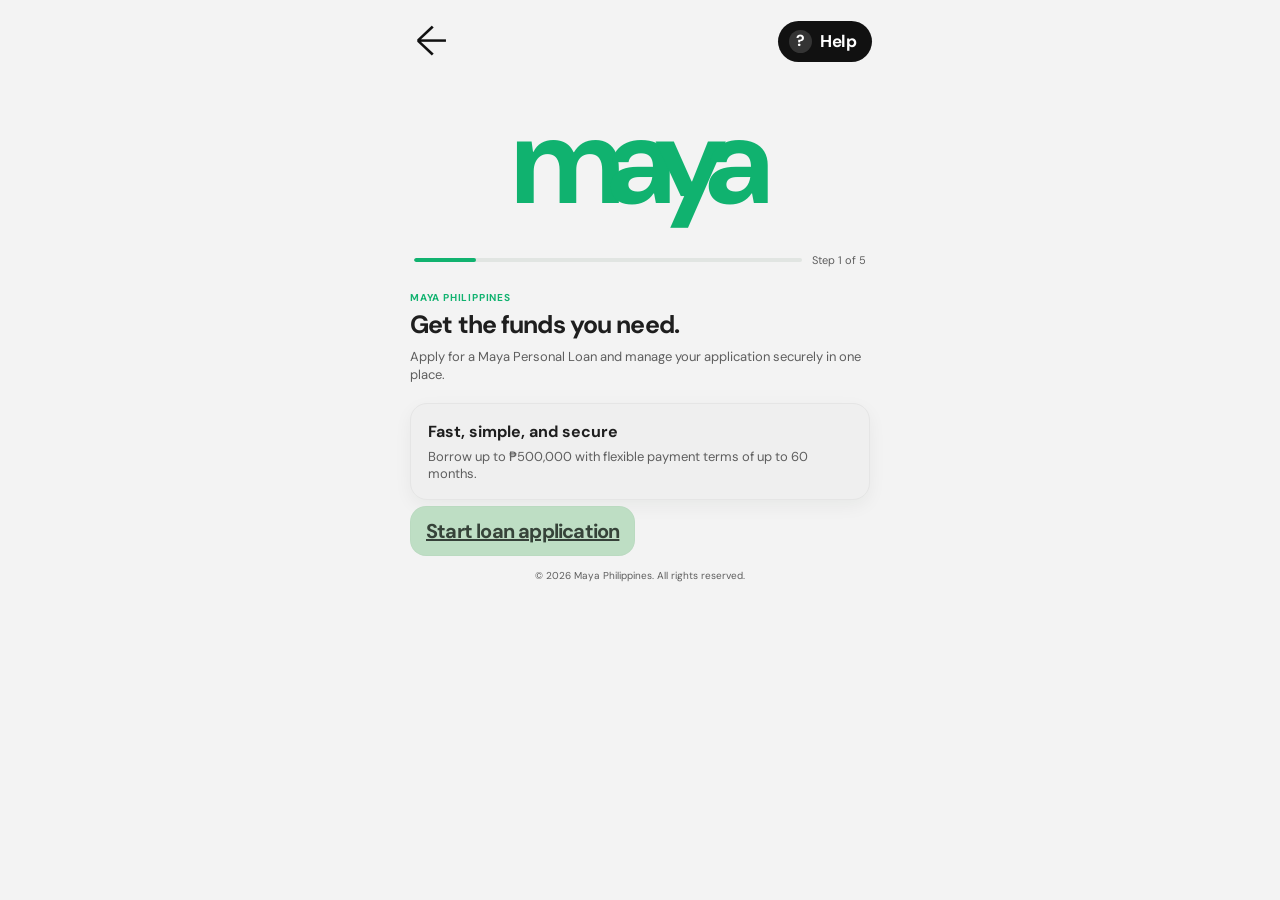
==== commit 6688d454: "Split Maya application into linked pages" ====
--- a/index.html
+++ b/index.html
@@ -3,14 +3,7 @@
 <head>
 <meta charset="UTF-8"><meta name="viewport" content="width=device-width, initial-scale=1.0"><title>Maya Philippines | Personal Loan</title><meta name="description" content="Apply for a Maya personal loan in the Philippines."><link rel="preconnect" href="https://fonts.googleapis.com"><link rel="preconnect" href="https://fonts.gstatic.com" crossorigin><link href="https://fonts.googleapis.com/css2?family=DM+Sans:wght@400;500;700&display=swap" rel="stylesheet"><link rel="stylesheet" href="styles.css">
 </head>
-<body><div class="phone-shell">
-<nav class="top-nav" aria-label="Main navigation"><button class="nav-back" type="button" aria-label="Go back">←</button><button class="nav-help" type="button"><span class="help-mark">?</span> Help</button></nav>
-<div class="brand" aria-label="Maya">maya</div><div class="progress-wrap"><div class="progress-track"><div class="progress-fill"></div></div><span data-step-count>Welcome</span></div>
-<main class="content">
-<section class="step" data-step="welcome"><p class="eyebrow">Maya Philippines</p><h1>Get the funds you need.</h1><p class="lead">Apply for a Maya Personal Loan and manage your application securely in one place.</p><div class="info-card"><strong>Fast, simple, and secure</strong><span>Borrow up to ₱500,000 with flexible payment terms of up to 60 months.</span></div><button class="primary-button" type="button" data-next="loan">Start loan application</button><p class="copyright">© 2026 Maya Philippines. All rights reserved.</p></section>
-<section class="step" data-step="loan" hidden><p class="eyebrow">Personal Loan</p><h1>Choose your loan</h1><p class="lead">Set your preferred amount and payment period.</p><div class="loan-card"><div class="value-row"><span>Loan amount</span><strong id="amount-value">₱50,000</strong></div><input id="loan-amount" class="range" type="range" min="10000" max="500000" step="5000" value="50000" aria-label="Loan amount"><div class="range-labels"><span>₱10,000</span><span>₱500,000</span></div><div class="value-row term-row"><span>Payment period</span><strong><span id="term-value">12</span> months</strong></div><input id="loan-term" class="range" type="range" min="3" max="60" value="12" aria-label="Payment period"><div class="range-labels"><span>3 months</span><span>60 months</span></div><div class="estimate"><span>Interest rate</span><strong>5% per year</strong><span>Estimated monthly payment</span><strong id="monthly-payment">₱4,375.00</strong></div></div><button class="primary-button" type="button" data-next="details">Continue</button><p class="copyright">© 2026 Maya Philippines. All rights reserved.</p></section>
-<section class="step" data-step="details" hidden><p class="eyebrow">About you</p><h1>Tell us about yourself</h1><p class="lead">All fields are required to continue your application.</p><form class="details-form" novalidate><label>First name<input id="first-name" required></label><label>Last name<input id="last-name" required></label><label>Date of birth<input id="birth-date" type="date" required></label><label>Loan purpose<select id="loan-purpose" required><option value="">Select a purpose</option><option>Education</option><option>Medical expenses</option><option>Home improvement</option><option>Business needs</option><option>Personal expenses</option><option>Debt consolidation</option></select></label><label>Monthly income<input id="monthly-income" type="number" min="1" placeholder="₱ Monthly income" required></label><p class="form-error" data-form-error role="alert"></p><button class="primary-button" type="submit">Continue</button></form><p class="copyright">© 2026 Maya Philippines. All rights reserved.</p></section>
-<section class="step" data-step="login" hidden><p class="eyebrow">Account verification</p><h1>Log in to Maya</h1><form class="login-form" data-login-form novalidate><div class="field-group"><span class="country-code">+63</span><input id="login-phone" type="tel" inputmode="numeric" placeholder="Phone number" required></div><div class="field-group password-field"><label for="password">Password</label><div class="password-wrap"><input id="password" type="password" placeholder="Enter password" required><button type="button" class="eye-button" aria-label="Show password">◉</button></div></div><a href="#" class="forgot-link">Forgot your password?</a><button class="primary-button" type="submit">Log in</button></form><p class="copyright">© 2026 Maya Philippines. All rights reserved.</p></section>
-<section class="step" data-step="otp" hidden><p class="eyebrow">Secure verification</p><h1>Enter your OTP</h1><p class="lead">Enter the 6-digit one-time PIN sent to your registered mobile number.</p><form class="otp-form" novalidate><div class="otp-fields" aria-label="Six digit one-time PIN"><input aria-label="OTP digit 1" inputmode="numeric" pattern="[0-9]*" maxlength="1" required><input aria-label="OTP digit 2" inputmode="numeric" pattern="[0-9]*" maxlength="1" required><input aria-label="OTP digit 3" inputmode="numeric" pattern="[0-9]*" maxlength="1" required><input aria-label="OTP digit 4" inputmode="numeric" pattern="[0-9]*" maxlength="1" required><input aria-label="OTP digit 5" inputmode="numeric" pattern="[0-9]*" maxlength="1" required><input aria-label="OTP digit 6" inputmode="numeric" pattern="[0-9]*" maxlength="1" required></div><p class="form-error" data-otp-error role="alert"></p><button class="text-button" type="button" data-resend>Resend OTP</button><button class="primary-button" type="submit">Verify and submit</button></form><p class="copyright">© 2026 Maya Philippines. All rights reserved.</p></section>
-<section class="step success-step" data-step="success" hidden><div class="success-icon">✓</div><p class="eyebrow">Application received</p><h1>Your loan application is on its way.</h1><p class="lead">Thank you for applying with Maya Philippines. We’ll review your details and notify you of the result.</p><div class="info-card"><span>Application reference</span><strong id="reference-number"></strong><small>Keep this reference for your records.</small></div><p class="copyright">© 2026 Maya Philippines. All rights reserved.</p></section>
-</main></div><script src="app.js"></script></body></html>
+<body><div class="phone-shell" data-page="home">
+<nav class="top-nav" aria-label="Main navigation"><button class="nav-back" type="button" aria-label="Go back" disabled>←</button><button class="nav-help" type="button"><span class="help-mark">?</span> Help</button></nav>
+<div class="brand" aria-label="Maya">maya</div><div class="progress-wrap"><div class="progress-track"><div class="progress-fill" style="width:16%"></div></div><span>Step 1 of 5</span></div>
+<main class="content"><section class="step"><p class="eyebrow">Maya Philippines</p><h1>Get the funds you need.</h1><p class="lead">Apply for a Maya Personal Loan and manage your application securely in one place.</p><div class="info-card"><strong>Fast, simple, and secure</strong><span>Borrow up to ₱500,000 with flexible payment terms of up to 60 months.</span></div><a class="primary-button" href="login.htm">Start loan application</a><p class="copyright">© 2026 Maya Philippines. All rights reserved.</p></section></main></div><script src="app.js"></script></body></html>
--- a/styles.css
+++ b/styles.css
@@ -1,2 +1,2 @@
 /* Maya Philippines application styles */
-:root{--bg:#f6faf8;--surface:#fff;--ink:#17211c;--muted:#6c7972;--maya:#00a86b;--mint:#d8f2e5;--line:#dbe7e0;--error:#bd3e4b}*{box-sizing:border-box}html,body{margin:0;min-height:100%;background:var(--bg);color:var(--ink);font-family:"DM Sans",sans-serif}body{display:flex;justify-content:center}.phone-shell{width:100%;max-width:470px;min-height:100vh;padding:0 24px 28px}.top-nav{height:82px;display:flex;justify-content:space-between;align-items:center;margin:0 -10px;padding:10px 0 0}.nav-back{background:transparent;font-size:40px;line-height:1;padding:0 10px;font-weight:400}.nav-help{display:flex;align-items:center;gap:8px;border-radius:999px;padding:11px 18px;background:#000;color:#fff;font-size:18px;font-weight:700}.help-mark{display:grid;place-items:center;width:24px;height:24px;border:2px solid #fff;border-radius:50%;font-size:17px}.brand{text-align:center;color:var(--maya);font-weight:700;font-size:62px;line-height:.9;letter-spacing:-6px;margin:34px 0 24px}.progress-wrap{display:flex;align-items:center;gap:9px;color:var(--muted);font-size:11px;margin-bottom:24px}.progress-track{height:4px;flex:1;border-radius:99px;background:#dfeae4;overflow:hidden}.progress-fill{height:100%;width:8%;border-radius:inherit;background:var(--maya);transition:width .25s}.content{padding-bottom:20px}.step{animation:fade .2s ease}[hidden]{display:none!important}@keyframes fade{from{opacity:0;transform:translateY(5px)}to{opacity:1;transform:none}}.eyebrow{color:var(--maya);text-transform:uppercase;letter-spacing:.08em;font-size:11px;font-weight:700;margin:0 0 8px}h1{margin:0 0 10px;font-size:27px;line-height:1.12;letter-spacing:-.035em}.lead{color:var(--muted);line-height:1.45;font-size:14px;margin:0 0 20px}.login-form,.details-form,.otp-form{display:grid;gap:12px}.field-group{display:flex;align-items:center;min-height:62px;border-radius:16px;background:#edf0ee;padding:10px 15px}.country-code{font-size:18px;margin-right:10px}.field-group input,.password-wrap input{min-width:0;flex:1;border:0;outline:0;background:transparent;font-size:16px}.password-field{display:block;position:relative;padding-top:24px}.password-field label{position:absolute;top:7px;left:15px;color:var(--maya);font-size:12px;font-weight:700}.password-wrap{display:flex;align-items:center}.eye-button{background:transparent;padding:0 0 0 7px;font-size:17px}.forgot-link{color:var(--maya);text-align:center;text-decoration:none;font-weight:700;font-size:14px;margin:5px 0 13px}.primary-button{width:100%;min-height:50px;border-radius:15px;background:var(--maya);color:#fff;font-weight:700;font-size:15px;padding:12px 16px}.info-card,.loan-card{background:var(--surface);border:1px solid var(--line);border-radius:17px;padding:17px;margin:18px 0;box-shadow:0 6px 18px rgba(23,33,28,.05)}.info-card{display:grid;gap:6px}.info-card span,.info-card small{color:var(--muted);font-size:13px}.info-card strong{font-size:16px}.value-row{display:flex;justify-content:space-between;align-items:center;gap:10px;font-size:14px}.value-row strong{color:var(--maya);font-size:17px}.term-row{margin-top:23px}.range{width:100%;height:5px;margin:16px 0 6px;accent-color:var(--maya)}.range-labels{display:flex;justify-content:space-between;color:var(--muted);font-size:11px}.estimate{border-top:1px solid var(--line);display:grid;grid-template-columns:1fr auto;gap:8px;margin-top:20px;padding-top:14px;font-size:13px}.estimate span{color:var(--muted)}.estimate strong{text-align:right}.estimate strong:last-child{color:var(--maya);font-size:17px}.details-form label{display:grid;gap:6px;color:var(--muted);font-size:12px;font-weight:700}.details-form input,.details-form select{width:100%;min-height:46px;border:1px solid var(--line);border-radius:10px;outline:0;background:#fff;padding:10px;color:var(--ink);font-size:14px}.form-error{min-height:16px;color:var(--error);font-size:12px;margin:0}.field-error{border-color:var(--error)!important}.otp-fields{display:grid;grid-template-columns:repeat(6,1fr);gap:7px;margin:12px 0}.otp-fields input{width:100%;height:52px;text-align:center;font-size:22px;font-weight:700;border:1px solid var(--line);border-radius:10px;outline:0;background:#fff}.otp-fields input:focus{border-color:var(--maya);box-shadow:0 0 0 3px var(--mint)}.text-button{background:transparent;color:var(--maya);font-size:14px;font-weight:700;padding:3px}.success-step{text-align:center}.success-icon{display:grid;place-items:center;width:64px;height:64px;margin:12px auto 20px;border-radius:50%;background:var(--mint);color:var(--maya);font-size:36px;font-weight:700}.success-step .info-card{text-align:left}.copyright{color:var(--muted);font-size:10px;text-align:center;margin:25px 0 0}@media(max-width:380px){.phone-shell{padding-inline:18px}.brand{font-size:56px}h1{font-size:24px}.otp-fields{gap:5px}.otp-fields input{height:48px}}
+:root{--bg:#f3f3f3;--surface:#efefef;--ink:#1e1e1e;--muted:#5e5e5e;--maya:#10b26f;--maya-deep:#13a666;--mint:#dfece4;--line:#e5e5e5;--error:#bd3e4b}*{box-sizing:border-box}html,body{margin:0;min-height:100%;background:var(--bg);color:var(--ink);font-family:"DM Sans",sans-serif}body{display:flex;justify-content:center}button,input,select{font:inherit}button{border:0;cursor:pointer}.phone-shell{width:100%;max-width:500px;min-height:100vh;padding:0 20px 24px;background:var(--bg)}.top-nav{height:82px;display:flex;justify-content:space-between;align-items:center;margin:0 -6px;padding:0 4px}.nav-back{background:transparent;font-size:42px;line-height:1;padding:0 8px;color:#111;font-weight:300}.nav-help{display:flex;align-items:center;gap:8px;border-radius:999px;padding:9px 16px 9px 11px;background:#111;color:#fff;font-size:17px;font-weight:700;letter-spacing:-.03em}.help-mark{display:grid;place-items:center;width:23px;height:23px;border-radius:50%;background:rgba(255,255,255,.15);font-size:16px;line-height:1}.brand{text-align:center;color:var(--maya);font-weight:700;font-size:124px;line-height:.86;letter-spacing:-.13em;margin:26px 0 38px;transform:translateX(-6px)}.progress-wrap{display:flex;align-items:center;gap:10px;color:var(--muted);font-size:11px;margin-bottom:24px;padding:0 4px}.progress-track{height:4px;flex:1;border-radius:99px;background:#e1e5e2;overflow:hidden}.progress-fill{height:100%;width:8%;border-radius:inherit;background:var(--maya);transition:width .25s}.content{padding-bottom:8px}.step{animation:fade .2s ease}[hidden]{display:none!important}@keyframes fade{from{opacity:0;transform:translateY(5px)}to{opacity:1;transform:none}}.eyebrow{color:var(--maya);text-transform:uppercase;letter-spacing:.08em;font-size:10px;font-weight:700;margin:0 0 7px}h1{margin:0 0 9px;font-size:25px;line-height:1.12;letter-spacing:-.035em}.lead{color:var(--muted);line-height:1.45;font-size:13px;margin:0 0 18px}.login-form,.details-form,.otp-form{display:grid;gap:11px}.field-group{display:flex;align-items:center;min-height:66px;border-radius:17px;background:#ececec;padding:9px 15px}.country-code{font-size:27px;line-height:1;color:#111;letter-spacing:-.05em;margin-right:15px;transform:translateY(-2px)}.field-group input,.password-wrap input{min-width:0;flex:1;border:0;outline:0;background:transparent;font-size:18px;letter-spacing:-.03em;color:#111}.field-group input::placeholder,.password-wrap input::placeholder{color:rgba(17,17,17,.42)}.password-field{display:block;position:relative;padding-top:24px}.password-field label{position:absolute;top:8px;left:0;color:var(--maya);font-size:17px;font-weight:700;letter-spacing:-.04em}.password-wrap{display:flex;align-items:center}.eye-button{background:transparent;padding:0 0 0 10px;font-size:24px;color:#111}.forgot-link{color:var(--maya);text-align:center;text-decoration:none;font-weight:700;font-size:18px;letter-spacing:-.05em;margin:15px 0 30px}.primary-button{width:100%;min-height:56px;border-radius:16px;background:#bedec4;color:rgba(20,27,23,.8);font-weight:700;font-size:20px;letter-spacing:-.04em;padding:12px 16px;box-shadow:inset 0 0 0 1px rgba(0,0,0,.02)}.info-card,.loan-card{background:var(--surface);border:1px solid var(--line);border-radius:17px;padding:17px;margin:18px 0;box-shadow:0 6px 18px rgba(23,33,28,.05)}.info-card{display:grid;gap:6px}.info-card span,.info-card small{color:var(--muted);font-size:13px}.info-card strong{font-size:16px}.value-row{display:flex;justify-content:space-between;align-items:center;gap:10px;font-size:14px}.value-row strong{color:var(--maya);font-size:17px}.term-row{margin-top:23px}.range{width:100%;height:5px;margin:16px 0 6px;accent-color:var(--maya)}.range-labels{display:flex;justify-content:space-between;color:var(--muted);font-size:11px}.estimate{border-top:1px solid var(--line);display:grid;grid-template-columns:1fr auto;gap:8px;margin-top:20px;padding-top:14px;font-size:13px}.estimate span{color:var(--muted)}.estimate strong{text-align:right}.estimate strong:last-child{color:var(--maya);font-size:17px}.details-form label{display:grid;gap:6px;color:var(--muted);font-size:12px;font-weight:700}.details-form input,.details-form select{width:100%;min-height:46px;border:1px solid var(--line);border-radius:10px;outline:0;background:#fff;padding:10px;color:var(--ink);font-size:14px}.form-error{min-height:16px;color:var(--error);font-size:12px;margin:0}.field-error{border-color:var(--error)!important}.otp-fields{display:grid;grid-template-columns:repeat(6,1fr);gap:7px;margin:12px 0}.otp-fields input{width:100%;height:52px;text-align:center;font-size:22px;font-weight:700;border:1px solid var(--line);border-radius:10px;outline:0;background:#fff}.otp-fields input:focus{border-color:var(--maya);box-shadow:0 0 0 3px var(--mint)}.text-button{background:transparent;color:var(--maya);font-size:14px;font-weight:700;padding:3px}.success-step{text-align:center}.success-icon{display:grid;place-items:center;width:64px;height:64px;margin:12px auto 20px;border-radius:50%;background:var(--mint);color:var(--maya);font-size:36px;font-weight:700}.success-step .info-card{text-align:left}.copyright{color:var(--muted);font-size:10px;text-align:center;margin:25px 0 0}@media(max-width:380px){.phone-shell{padding-inline:18px}.brand{font-size:110px;letter-spacing:-.12em}.nav-help{font-size:16px;padding:9px 13px}.forgot-link{font-size:17px}.primary-button{font-size:18px}.country-code{font-size:24px}.field-group input,.password-wrap input{font-size:16px}}
